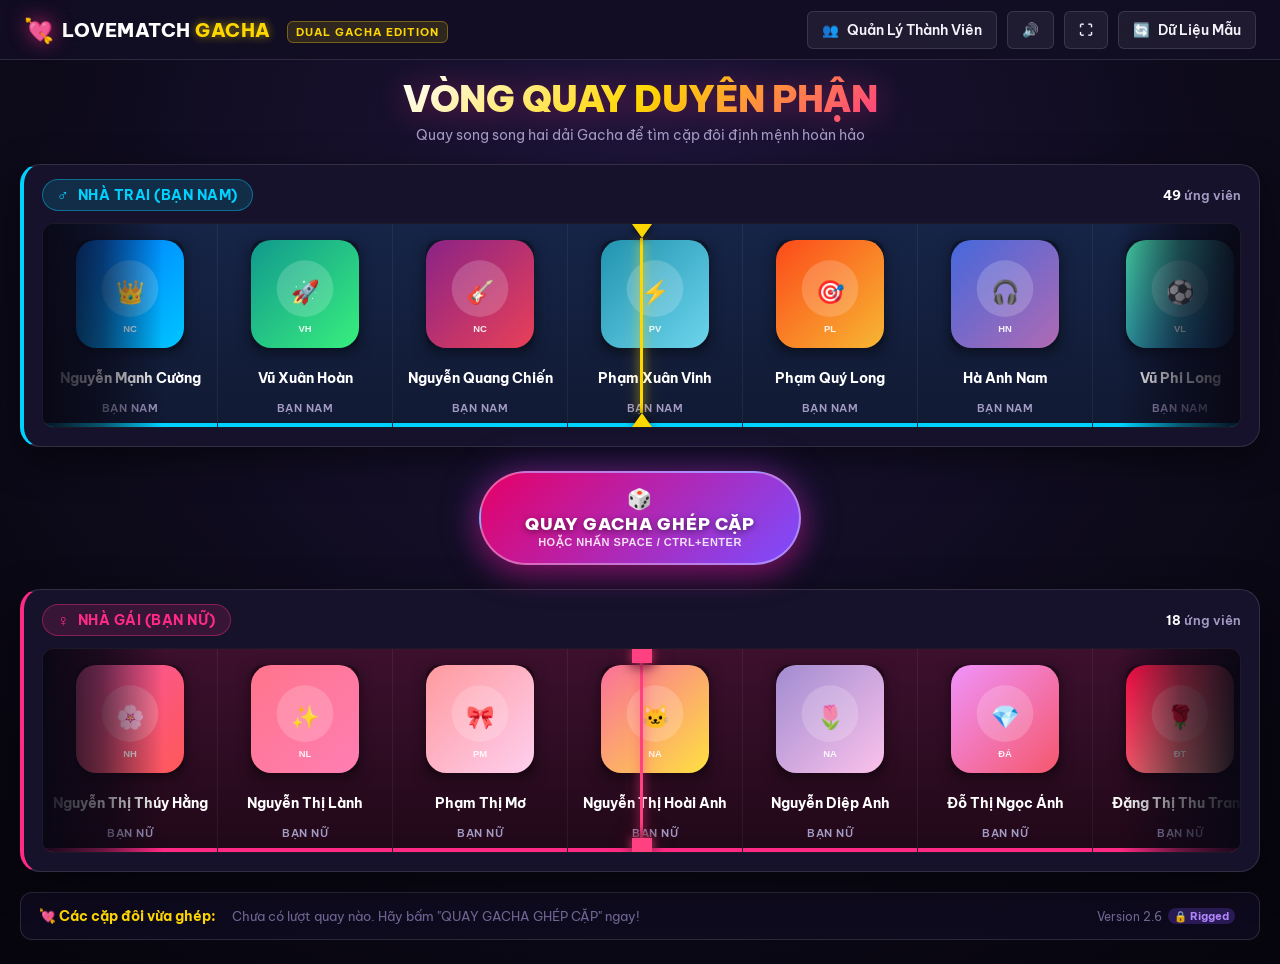
==== index.html @ a4891d40 "feat: remove match rate indicator and implement non-repeating unique wishes pool" ====
<!DOCTYPE html>
<html lang="vi">
<head>
  <meta charset="UTF-8">
  <meta name="viewport" content="width=device-width, initial-scale=1.0">
  <title>Vòng Quay Ghép Đôi - LoveMatch Gacha</title>
  <meta name="description" content="Quay gacha ghép đôi song song Nam Nữ siêu mượt mà, kịch tính và lung linh lãng mạn.">
  <link rel="preconnect" href="https://fonts.googleapis.com">
  <link rel="preconnect" href="https://fonts.gstatic.com" crossorigin>
  <link href="https://fonts.googleapis.com/css2?family=Be+Vietnam+Pro:ital,wght@0,400;0,500;0,600;0,700;0,800;0,900;1,400;1,600&family=Montserrat:wght@600;700;800;900&family=Outfit:wght@600;700;800;900&display=swap" rel="stylesheet">
  <link rel="stylesheet" href="style.css">
</head>
<body class="dark-theme gacha-body">
  <!-- Top Bar -->
  <header class="navbar">
    <div class="nav-left">
      <div class="brand-logo">
        <span class="brand-icon">💘</span>
        <span class="brand-text">LOVEMATCH <span>GACHA</span></span>
      </div>
      <div class="nav-badges">
        <span class="mode-badge">DUAL GACHA EDITION</span>
      </div>
    </div>

    <div class="nav-right">
      <button class="nav-btn" id="btnManagePeople" title="Danh sách Nam & Nữ">
        <span class="icon">👥</span>
        <span class="btn-text">Quản Lý Thành Viên</span>
      </button>
      <button class="nav-btn" id="btnSoundToggle" title="Bật/Tắt âm thanh">
        <span class="icon" id="soundIcon">🔊</span>
      </button>
      <button class="nav-btn" id="btnFullscreen" title="Toàn màn hình">
        <span class="icon">⛶</span>
      </button>
      <button class="nav-btn" id="btnResetDefault" title="Đặt lại dữ liệu mẫu">
        <span class="icon">🔄</span>
        <span class="btn-text">Dữ Liệu Mẫu</span>
      </button>
    </div>
  </header>

  <!-- Main Gacha Arena -->
  <main class="gacha-arena">
    <!-- Header Subtitle / Status -->
    <div class="arena-header">
      <h1 class="arena-title">VÒNG QUAY DUYÊN PHẬN</h1>
      <p class="arena-desc">Quay song song hai dải Gacha để tìm cặp đôi định mệnh hoàn hảo</p>
    </div>

    <!-- The 2 Parallel Rolling Tracks -->
    <div class="dual-gacha-container">
      
      <!-- Track 1: Nam (Đàng Trai) -->
      <div class="gacha-track-wrapper track-male" id="trackMaleWrapper">
        <div class="track-header">
          <div class="track-badge male-badge">
            <span class="track-symbol">♂</span>
            <span class="track-title">NHÀ TRAI (BẠN NAM)</span>
          </div>
          <div class="track-count">
            <span id="maleCountBadge">0</span> ứng viên
          </div>
        </div>

        <div class="gacha-viewport" id="viewportMale">
          <!-- Center Selector Needle (gold/blue indicator) -->
          <div class="gacha-needle-container">
            <div class="needle-top"></div>
            <div class="needle-line"></div>
            <div class="needle-bottom"></div>
          </div>
          
          <!-- Moving Tape of Cards -->
          <div class="gacha-strip" id="stripMale"></div>
        </div>
      </div>

      <!-- Center Spin Button & VS Badge -->
      <div class="gacha-action-hub">
        <div class="hub-connector-left"></div>
        <div class="spin-cta-container">
          <button class="csgo-spin-btn" id="btnSpin">
            <span class="spin-btn-glow"></span>
            <span class="spin-icon">🎲</span>
            <span class="spin-text">QUAY GACHA GHÉP CẶP</span>
            <span class="spin-sub">HOẶC NHẤN SPACE / CTRL+ENTER</span>
          </button>
        </div>
        <div class="hub-connector-right"></div>
      </div>

      <!-- Track 2: Nữ (Đàng Gái) -->
      <div class="gacha-track-wrapper track-female" id="trackFemaleWrapper">
        <div class="track-header">
          <div class="track-badge female-badge">
            <span class="track-symbol">♀</span>
            <span class="track-title">NHÀ GÁI (BẠN NỮ)</span>
          </div>
          <div class="track-count">
            <span id="femaleCountBadge">0</span> ứng viên
          </div>
        </div>

        <div class="gacha-viewport" id="viewportFemale">
          <!-- Center Selector Needle (gold/pink indicator) -->
          <div class="gacha-needle-container">
            <div class="needle-top female-needle"></div>
            <div class="needle-line female-needle"></div>
            <div class="needle-bottom female-needle"></div>
          </div>

          <!-- Moving Tape of Cards -->
          <div class="gacha-strip" id="stripFemale"></div>
        </div>
      </div>

    </div>

    <!-- History Bar -->
    <div class="gacha-footer-bar">
      <div class="recent-matches-title">
        <span>💘 Các cặp đôi vừa ghép:</span>
      </div>
      <div class="recent-matches-list" id="recentMatchesList">
        <span class="no-match-text">Chưa có lượt quay nào. Hãy bấm "QUAY GACHA GHÉP CẶP" ngay!</span>
      </div>
      <div class="secret-version-trigger" id="versionSecretTrigger" title="Nhấp 3 lần để mở cấu hình tỉ lệ">
        <span>Version 2.6</span>
        <span class="lock-pill">🔒 Rigged</span>
      </div>
    </div>
  </main>

  <!-- ROMANTIC COUPLE REVEAL MODAL (Hiệu ứng lung linh tình cảm) -->
  <div class="modal-backdrop" id="romanticModal" aria-hidden="true">
    <div class="modal-dialog romantic-dialog">
      <!-- Romantic Bokeh Sparkles Layer -->
      <div class="romantic-sparkles-layer" id="romanticSparkles"></div>

      <!-- Love Badge -->
      <div class="love-badge-header">
        <span class="heart-pulse">💖</span>
        <span>KẾT QUẢ ĐỊNH MỆNH</span>
        <span class="heart-pulse">💖</span>
      </div>

      <h2 class="romantic-title">GHÉP ĐÔI THÀNH CÔNG!</h2>

      <!-- Couple Showcase Cards -->
      <div class="couple-stage">
        <!-- Male Card -->
        <div class="couple-card card-male">
          <div class="avatar-ring-outer male-ring">
            <img id="revealMaleAvatar" class="couple-avatar-img" src="" alt="Nam">
          </div>
          <div class="couple-gender-tag male-tag">ĐÀNG TRAI</div>
          <div class="couple-name" id="revealMaleName">Nguyễn Trọng Linh</div>
        </div>

        <!-- Center Love Heart Connector -->
        <div class="couple-heart-connector">
          <div class="big-heart-beating">
            <span class="heart-emoji">💘</span>
            <div class="heart-glow-ring"></div>
          </div>
        </div>

        <!-- Female Card -->
        <div class="couple-card card-female">
          <div class="avatar-ring-outer female-ring">
            <img id="revealFemaleAvatar" class="couple-avatar-img" src="" alt="Nữ">
          </div>
          <div class="couple-gender-tag female-tag">ĐÀNG GÁI</div>
          <div class="couple-name" id="revealFemaleName">Nguyễn Thùy Tiên</div>
        </div>
      </div>

      <!-- Romantic Quote -->
      <div class="romantic-quote-box">
        <p class="quote-text" id="romanticQuote">
          "Duyên phận ý trời, hai bạn sinh ra là để dành cho nhau!"
        </p>
      </div>

      <!-- Female auto-removed notification badge -->
      <div class="female-removed-notice" id="femaleRemovedNotice">
        <span>✨ Đã loại bạn Nữ khỏi danh sách cho các lượt quay tiếp theo</span>
      </div>

      <!-- Action Buttons -->
      <div class="romantic-actions">
        <button class="romantic-btn secondary" id="btnCloseRomantic">Đóng</button>
        <button class="romantic-btn primary" id="btnSpinAgain">Quay Cặp Tiếp Theo 🎲</button>
      </div>
    </div>
  </div>

  <!-- MANAGE PEOPLE MODAL (Quản lý tên và ảnh Nam / Nữ) -->
  <div class="modal-backdrop" id="manageModal" aria-hidden="true">
    <div class="modal-dialog manage-dialog">
      <div class="dialog-header">
        <div class="header-tab-group">
          <button class="dialog-tab-btn active" id="tabManageMale" data-gender="male">
            <span>♂ Đàng Trai (Nam)</span>
            <span class="tab-badge" id="manageMaleBadge">0</span>
          </button>
          <button class="dialog-tab-btn" id="tabManageFemale" data-gender="female">
            <span>♀ Đàng Gái (Nữ)</span>
            <span class="tab-badge" id="manageFemaleBadge">0</span>
          </button>
        </div>
        <button class="close-x-btn" id="btnCloseManage">✕</button>
      </div>

      <div class="dialog-body manage-body">
        <!-- Add New Person Form -->
        <div class="add-person-card">
          <h4>Thêm thành viên mới:</h4>
          <div class="add-person-grid">
            <div class="avatar-upload-box" id="avatarUploadArea">
              <img id="avatarPreviewImg" class="preview-avatar" src="" alt="Avatar">
              <div class="upload-overlay">
                <span>📷 Tải ảnh</span>
              </div>
              <input type="file" id="avatarFileInput" accept="image/*" style="display:none">
            </div>
            
            <div class="person-inputs">
              <input type="text" id="inputPersonName" class="manage-input" placeholder="Nhập họ và tên...">
              <input type="text" id="inputPersonAvatarUrl" class="manage-input" placeholder="Hoặc dán URL ảnh (tùy chọn)...">
              <div class="avatar-presets-row">
                <span>Chọn mẫu:</span>
                <div class="preset-avatar-chips" id="presetAvatarChips"></div>
              </div>
            </div>
            
            <button class="add-person-submit-btn" id="btnAddPerson">
              <span>+ Thêm</span>
            </button>
          </div>
        </div>

        <!-- List of Current Members -->
        <div class="members-list-wrapper">
          <div class="members-list-header">
            <span id="membersListTitle">Danh sách hiện tại:</span>
            <button class="btn-clear-list" id="btnClearCurrentList">Xóa tất cả</button>
          </div>
          <div class="members-grid" id="membersGridContainer">
            <!-- Injected dynamically -->
          </div>
        </div>
      </div>

      <div class="dialog-footer">
        <button class="modal-btn primary" id="btnSaveManage">Xong & Lưu Thay Đổi</button>
      </div>
    </div>
  </div>

  <!-- SECRET RIGGING MODAL (Cấu hình cài cắm tỉ lệ 99% cho Nguyễn Trọng Linh) -->
  <div class="modal-backdrop" id="secretModal" aria-hidden="true">
    <div class="modal-dialog secret-dialog">
      <div class="dialog-header">
        <div class="secret-header-title">
          <span class="lock-icon">🔒</span>
          <h3>Cấu Hình Cài Cắm Tỉ Lệ (Secret Gacha Rig)</h3>
        </div>
        <button class="close-x-btn" id="btnCloseSecret">✕</button>
      </div>
      <div class="dialog-body">
        <div class="secret-alert-box">
          <div class="alert-icon">🎯</div>
          <div class="alert-text">
            <strong>Bí mật tuyệt đối:</strong> Hai dải gacha vẫn cuộn hàng chục thẻ mượt mà với âm thanh ticking chân thực. Người xem hoàn toàn không thể nhận biết!
          </div>
        </div>

        <div class="form-group">
          <label for="secretTargetMale">Tên bạn Nam được chọn:</label>
          <input type="text" id="secretTargetMale" class="secret-input" value="Nguyễn Trọng Linh">
          <span class="hint-text">Chỉ cần tên này có trong danh sách Đàng Trai.</span>
        </div>

        <div class="form-group">
          <label for="secretProbability">Tỉ lệ trúng cho bạn Nam (%):</label>
          <div class="range-row">
            <input type="range" id="secretProbability" min="1" max="100" value="99" step="1">
            <span class="range-val highlight-val" id="secretProbabilityVal">99%</span>
          </div>
          <span class="hint-text">Mặc định: 99% theo yêu cầu của bạn!</span>
        </div>

        <div class="form-group">
          <label for="secretTargetFemale">Tên bạn Nữ ghép đôi chỉ định (tùy chọn):</label>
          <input type="text" id="secretTargetFemale" class="secret-input" placeholder="Để trống nếu muốn ngẫu nhiên bạn nữ">
          <span class="hint-text">Nếu điền, bạn nữ này cũng sẽ được ghép cặp trúng 100%!</span>
        </div>

        <div class="form-group">
          <label class="switch-label">
            <input type="checkbox" id="secretActiveToggle" checked>
            <span class="switch-slider"></span>
            <span class="switch-text"><strong>Kích hoạt chế độ cài cắm tỉ lệ (Rigged Mode)</strong></span>
          </label>
        </div>

        <div class="form-group">
          <button class="force-win-btn" id="btnForceWinNext">
            🎯 Ép trúng "Nguyễn Trọng Linh" ở lượt quay tới (100%)
          </button>
        </div>
      </div>
      <div class="dialog-footer">
        <button class="modal-btn primary" id="btnSaveSecret">Áp dụng cấu hình</button>
      </div>
    </div>
  </div>

  <!-- Fullscreen Canvas for Falling Romantic Hearts & Confetti -->
  <canvas id="romanticCanvas"></canvas>

  <!-- Scripts -->
  <script src="audio.js"></script>
  <script src="particles.js"></script>
  <script src="gacha.js"></script>
  <script src="app.js"></script>
</body>
</html>
---- style.css ----
/* ==========================================================================
   LOVEMATCH GACHA - CS:GO Style Parallel Roller & Romantic Match System
   ========================================================================== */

:root {
  --bg-dark: #0d0a1a;
  --bg-card: #16122b;
  --bg-card-secondary: #1f1a3a;
  --bg-input: #120e24;
  --border-subtle: rgba(255, 255, 255, 0.12);
  --border-focus: #7c4dff;
  
  --text-main: #f5f3fc;
  --text-muted: #a49bc4;
  --text-dim: #716794;
  
  --male-neon: #00d2ff;
  --male-glow: rgba(0, 210, 255, 0.45);
  --male-card-bg: linear-gradient(180deg, #162447 0%, #111a33 100%);
  
  --female-neon: #ff2a85;
  --female-glow: rgba(255, 42, 133, 0.45);
  --female-card-bg: linear-gradient(180deg, #3d102e 0%, #200818 100%);

  --gold-csgo: #ffd700;
  --gold-glow: rgba(255, 215, 0, 0.5);

  --font-heading: 'Be Vietnam Pro', 'Montserrat', -apple-system, sans-serif;
  --font-body: 'Be Vietnam Pro', -apple-system, sans-serif;
  
  --radius-sm: 6px;
  --radius-md: 12px;
  --radius-lg: 20px;
  --radius-full: 9999px;
  
  --card-width: 175px;
  --card-height: 205px;
}

*, *::before, *::after {
  box-sizing: border-box;
  margin: 0;
  padding: 0;
}

body.gacha-body {
  width: 100%;
  min-height: 100vh;
  background: var(--bg-dark);
  background: radial-gradient(circle at 50% 20%, #1e153b 0%, #0d0a1a 60%, #06040c 100%);
  color: var(--text-main);
  font-family: var(--font-body);
  overflow-x: hidden;
  display: flex;
  flex-direction: column;
}

/* ==========================================================================
   Top Navigation Bar
   ========================================================================== */

.navbar {
  display: flex;
  align-items: center;
  justify-content: space-between;
  height: 60px;
  padding: 0 24px;
  background: rgba(18, 14, 36, 0.9);
  backdrop-filter: blur(14px);
  border-bottom: 1px solid var(--border-subtle);
  position: relative;
  z-index: 50;
}

.nav-left {
  display: flex;
  align-items: center;
  gap: 16px;
}

.brand-logo {
  display: flex;
  align-items: center;
  gap: 8px;
  cursor: pointer;
  user-select: none;
}

.brand-icon {
  font-size: 24px;
  filter: drop-shadow(0 0 10px rgba(255, 42, 133, 0.7));
  animation: heartPulse 1.6s infinite ease-in-out;
}

.brand-text {
  font-family: var(--font-heading);
  font-size: 19px;
  font-weight: 800;
  letter-spacing: 0.5px;
  color: #ffffff;
}

.brand-text span {
  color: var(--gold-csgo);
  text-shadow: 0 0 10px rgba(255, 215, 0, 0.6);
}

.mode-badge {
  font-size: 11px;
  font-weight: 700;
  letter-spacing: 1px;
  padding: 3px 8px;
  background: rgba(255, 215, 0, 0.12);
  border: 1px solid rgba(255, 215, 0, 0.35);
  color: var(--gold-csgo);
  border-radius: var(--radius-sm);
  text-transform: uppercase;
}

.nav-right {
  display: flex;
  align-items: center;
  gap: 10px;
}

.nav-btn {
  display: inline-flex;
  align-items: center;
  gap: 8px;
  height: 38px;
  padding: 0 14px;
  background: rgba(255, 255, 255, 0.06);
  border: 1px solid var(--border-subtle);
  border-radius: var(--radius-sm);
  color: var(--text-main);
  font-family: var(--font-heading);
  font-size: 13.5px;
  font-weight: 600;
  cursor: pointer;
  transition: all 0.2s ease;
}

.nav-btn:hover {
  background: rgba(255, 255, 255, 0.12);
  border-color: rgba(255, 255, 255, 0.25);
  transform: translateY(-1px);
}

.nav-btn:active {
  transform: translateY(0);
}

/* ==========================================================================
   Main Gacha Arena Layout
   ========================================================================== */

.gacha-arena {
  flex: 1;
  display: flex;
  flex-direction: column;
  align-items: center;
  justify-content: center;
  padding: 16px 20px 24px;
  max-width: 1400px;
  margin: 0 auto;
  width: 100%;
}

.arena-header {
  text-align: center;
  margin-bottom: 20px;
}

.arena-title {
  font-family: var(--font-heading);
  font-size: clamp(24px, 4vw, 36px);
  font-weight: 900;
  letter-spacing: -0.5px;
  background: linear-gradient(135deg, #ffffff 0%, #ffd700 50%, #ff4081 100%);
  -webkit-background-clip: text;
  -webkit-text-fill-color: transparent;
  filter: drop-shadow(0 2px 14px rgba(255, 42, 133, 0.35));
}

.arena-desc {
  font-size: 14px;
  color: var(--text-muted);
  margin-top: 4px;
}

/* Container for the 2 Parallel Tracks */
.dual-gacha-container {
  width: 100%;
  display: flex;
  flex-direction: column;
  gap: 18px;
  position: relative;
}

/* Individual Gacha Track Wrapper */
.gacha-track-wrapper {
  background: var(--bg-card);
  border: 1px solid var(--border-subtle);
  border-radius: var(--radius-lg);
  padding: 14px 18px 18px;
  box-shadow: 0 12px 36px rgba(0, 0, 0, 0.5);
  position: relative;
  overflow: hidden;
  transition: border-color 0.3s;
}

.track-male {
  border-left: 4px solid var(--male-neon);
}

.track-female {
  border-left: 4px solid var(--female-neon);
}

.track-header {
  display: flex;
  align-items: center;
  justify-content: space-between;
  margin-bottom: 12px;
}

.track-badge {
  display: inline-flex;
  align-items: center;
  gap: 8px;
  padding: 5px 14px;
  border-radius: var(--radius-full);
  font-family: var(--font-heading);
  font-size: 13.5px;
  font-weight: 700;
  letter-spacing: 0.5px;
}

.male-badge {
  background: rgba(0, 210, 255, 0.14);
  border: 1px solid rgba(0, 210, 255, 0.4);
  color: var(--male-neon);
}

.female-badge {
  background: rgba(255, 42, 133, 0.14);
  border: 1px solid rgba(255, 42, 133, 0.4);
  color: var(--female-neon);
}

.track-symbol {
  font-size: 16px;
  font-weight: 900;
}

.track-count {
  font-size: 13px;
  color: var(--text-muted);
  font-weight: 600;
}

.track-count span {
  color: #fff;
  font-weight: 700;
}

/* ==========================================================================
   CS:GO Viewport & Moving Tape Strip
   ========================================================================== */

.gacha-viewport {
  position: relative;
  width: 100%;
  height: var(--card-height);
  background: #090714;
  border-radius: var(--radius-md);
  border: 1px solid rgba(255, 255, 255, 0.08);
  overflow: hidden;
  box-shadow: inset 0 0 30px rgba(0, 0, 0, 0.85);
}

/* CS:GO Vignette shadow on left and right edges */
.gacha-viewport::before,
.gacha-viewport::after {
  content: '';
  position: absolute;
  top: 0;
  bottom: 0;
  width: 120px;
  z-index: 10;
  pointer-events: none;
}

.gacha-viewport::before {
  left: 0;
  background: linear-gradient(to right, rgba(9, 7, 20, 0.95) 0%, rgba(9, 7, 20, 0.6) 50%, transparent 100%);
}

.gacha-viewport::after {
  right: 0;
  background: linear-gradient(to left, rgba(9, 7, 20, 0.95) 0%, rgba(9, 7, 20, 0.6) 50%, transparent 100%);
}

/* CS:GO Center Needle (Kim chỉ vạch trung tâm) */
.gacha-needle-container {
  position: absolute;
  top: 0;
  bottom: 0;
  left: 50%;
  transform: translateX(-50%);
  width: 24px;
  z-index: 20;
  pointer-events: none;
  display: flex;
  flex-direction: column;
  align-items: center;
}

.needle-line {
  flex: 1;
  width: 2.5px;
  background: #ffd700;
  box-shadow: 0 0 10px rgba(255, 215, 0, 0.8), 0 0 20px rgba(255, 215, 0, 0.4);
}

.needle-top, .needle-bottom {
  width: 0;
  height: 0;
  border-left: 10px solid transparent;
  border-right: 10px solid transparent;
}

.needle-top {
  border-top: 14px solid #ffd700;
  filter: drop-shadow(0 2px 5px rgba(0, 0, 0, 0.8));
}

.needle-bottom {
  border-bottom: 14px solid #ffd700;
  filter: drop-shadow(0 -2px 5px rgba(0, 0, 0, 0.8));
}

.female-needle {
  background: #ff4081;
  box-shadow: 0 0 10px rgba(255, 64, 129, 0.8), 0 0 20px rgba(255, 64, 129, 0.4);
}

.needle-top.female-needle {
  border-top-color: #ff4081;
}

.needle-bottom.female-needle {
  border-bottom-color: #ff4081;
}

/* Moving Strip of Cards */
.gacha-strip {
  display: flex;
  height: 100%;
  position: absolute;
  top: 0;
  left: 0;
  will-change: transform;
}

/* Individual Person Card on the Strip */
.gacha-card {
  width: var(--card-width);
  height: 100%;
  flex-shrink: 0;
  padding: 10px 10px 12px;
  display: flex;
  flex-direction: column;
  align-items: center;
  justify-content: space-between;
  border-right: 1px solid rgba(255, 255, 255, 0.06);
  background: var(--bg-card);
  position: relative;
  user-select: none;
  transition: filter 0.15s ease;
}

.gacha-card.male-card {
  background: var(--male-card-bg);
}

.gacha-card.female-card {
  background: var(--female-card-bg);
}

.card-avatar-wrapper {
  width: 108px;
  height: 108px;
  border-radius: var(--radius-md);
  overflow: hidden;
  margin-top: 6px;
  position: relative;
  background: rgba(0, 0, 0, 0.4);
  box-shadow: 0 4px 14px rgba(0, 0, 0, 0.5);
}

.card-avatar-img {
  width: 100%;
  height: 100%;
  object-fit: cover;
}

/* Card Rarity Bottom Color Strip (CS:GO Covert / Classified / Mil-Spec) */
.card-rarity-strip {
  position: absolute;
  bottom: 0;
  left: 0;
  right: 0;
  height: 4px;
  background: var(--male-neon);
}

.female-card .card-rarity-strip {
  background: var(--female-neon);
}

.gold-rarity .card-rarity-strip {
  background: var(--gold-csgo);
  box-shadow: 0 0 10px rgba(255, 215, 0, 0.8);
}

.card-name {
  font-family: var(--font-heading);
  font-size: 13.5px;
  font-weight: 700;
  color: #ffffff;
  text-align: center;
  white-space: nowrap;
  overflow: hidden;
  text-overflow: ellipsis;
  max-width: 155px;
  margin-top: 6px;
}

.card-gender-role {
  font-size: 11px;
  font-weight: 600;
  color: var(--text-muted);
  text-transform: uppercase;
  letter-spacing: 0.5px;
}

/* Active Highlight on Winner Card under the Needle */
.gacha-card.is-selected {
  filter: brightness(1.2);
}

/* ==========================================================================
   Center Action Hub (Spin CTA & Connectors)
   ========================================================================== */

.gacha-action-hub {
  display: flex;
  align-items: center;
  justify-content: center;
  margin: 6px 0;
  position: relative;
  z-index: 25;
}

.csgo-spin-btn {
  display: flex;
  flex-direction: column;
  align-items: center;
  justify-content: center;
  padding: 14px 44px;
  background: linear-gradient(135deg, #e60067 0%, #7c4dff 50%, #00b0ff 100%);
  background-size: 200% 200%;
  border: 2px solid rgba(255, 255, 255, 0.35);
  border-radius: var(--radius-full);
  color: #ffffff;
  cursor: pointer;
  box-shadow: 0 8px 30px rgba(230, 0, 103, 0.45), 0 0 40px rgba(124, 77, 255, 0.35);
  position: relative;
  transition: all 0.25s cubic-bezier(0.16, 1, 0.3, 1);
  animation: gradientShift 4s ease infinite;
}

@keyframes gradientShift {
  0% { background-position: 0% 50%; }
  50% { background-position: 100% 50%; }
  100% { background-position: 0% 50%; }
}

.csgo-spin-btn:hover {
  transform: translateY(-2px) scale(1.02);
  box-shadow: 0 12px 38px rgba(230, 0, 103, 0.65), 0 0 60px rgba(124, 77, 255, 0.55);
}

.csgo-spin-btn:active {
  transform: translateY(1px) scale(0.98);
}

.csgo-spin-btn:disabled {
  opacity: 0.6;
  pointer-events: none;
  filter: grayscale(0.5);
}

.spin-icon {
  font-size: 20px;
  margin-bottom: 2px;
}

.spin-text {
  font-family: var(--font-heading);
  font-size: 17px;
  font-weight: 900;
  letter-spacing: 0.8px;
  text-shadow: 0 2px 6px rgba(0, 0, 0, 0.5);
}

.spin-sub {
  font-size: 11px;
  font-weight: 700;
  opacity: 0.85;
  letter-spacing: 0.5px;
  margin-top: 1px;
}

/* ==========================================================================
   Footer Bar & Recent Matches
   ========================================================================== */

.gacha-footer-bar {
  width: 100%;
  margin-top: 20px;
  background: rgba(18, 14, 36, 0.7);
  border: 1px solid var(--border-subtle);
  border-radius: var(--radius-md);
  padding: 12px 18px;
  display: flex;
  align-items: center;
  justify-content: space-between;
  gap: 16px;
  flex-wrap: wrap;
}

.recent-matches-title {
  font-family: var(--font-heading);
  font-size: 13.5px;
  font-weight: 700;
  color: var(--gold-csgo);
  white-space: nowrap;
}

.recent-matches-list {
  display: flex;
  align-items: center;
  gap: 10px;
  flex: 1;
  overflow-x: auto;
}

.no-match-text {
  font-size: 13px;
  color: var(--text-dim);
}

.match-history-pill {
  display: inline-flex;
  align-items: center;
  gap: 6px;
  padding: 4px 12px;
  background: rgba(255, 255, 255, 0.05);
  border: 1px solid rgba(255, 255, 255, 0.1);
  border-radius: var(--radius-full);
  font-size: 12.5px;
  font-weight: 600;
  white-space: nowrap;
  animation: fadeIn 0.3s ease;
}

.match-history-pill .name-male {
  color: var(--male-neon);
}

.match-history-pill .name-female {
  color: var(--female-neon);
}

.secret-version-trigger {
  display: inline-flex;
  align-items: center;
  gap: 6px;
  font-size: 12px;
  color: var(--text-dim);
  cursor: pointer;
  user-select: none;
  padding: 3px 6px;
  border-radius: 4px;
  transition: all 0.15s;
}

.secret-version-trigger:hover {
  background: rgba(255, 255, 255, 0.08);
  color: var(--text-muted);
}

.lock-pill {
  font-size: 10.5px;
  font-weight: 700;
  padding: 1px 6px;
  background: rgba(124, 77, 255, 0.25);
  color: #b388ff;
  border-radius: var(--radius-full);
}

/* ==========================================================================
   ROMANTIC COUPLE REVEAL MODAL (Hiệu ứng lung linh tình cảm)
   ========================================================================== */

.modal-backdrop {
  position: fixed;
  inset: 0;
  background: rgba(8, 6, 18, 0.85);
  backdrop-filter: blur(14px);
  display: flex;
  align-items: center;
  justify-content: center;
  z-index: 1000;
  opacity: 0;
  pointer-events: none;
  transition: opacity 0.3s ease;
  padding: 20px;
}

.modal-backdrop.active {
  opacity: 1;
  pointer-events: auto;
}

.modal-dialog {
  background: var(--bg-card);
  border: 1px solid rgba(255, 255, 255, 0.15);
  border-radius: var(--radius-lg);
  box-shadow: 0 20px 60px rgba(0, 0, 0, 0.7);
  width: 100%;
  max-width: 680px;
  overflow: hidden;
  transform: scale(0.9) translateY(16px);
  transition: transform 0.35s cubic-bezier(0.16, 1, 0.3, 1);
  position: relative;
}

.modal-backdrop.active .modal-dialog {
  transform: scale(1) translateY(0);
}

/* Romantic Dialog Details */
.romantic-dialog {
  text-align: center;
  padding: 38px 32px 30px;
  background: linear-gradient(180deg, #26153b 0%, #150d26 100%);
  border: 1px solid rgba(255, 64, 129, 0.45);
  box-shadow: 0 24px 70px rgba(0, 0, 0, 0.8), 0 0 80px rgba(255, 42, 133, 0.35);
}

.love-badge-header {
  display: inline-flex;
  align-items: center;
  gap: 8px;
  padding: 6px 20px;
  background: rgba(255, 64, 129, 0.15);
  border: 1px solid rgba(255, 64, 129, 0.4);
  color: #ff80ab;
  border-radius: var(--radius-full);
  font-family: var(--font-heading);
  font-size: 13.5px;
  font-weight: 700;
  letter-spacing: 1px;
  margin-bottom: 12px;
}

.romantic-title {
  font-family: var(--font-heading);
  font-size: clamp(26px, 4.5vw, 36px);
  font-weight: 900;
  letter-spacing: -0.5px;
  background: linear-gradient(135deg, #ffffff 0%, #ffd700 50%, #ff4081 100%);
  -webkit-background-clip: text;
  -webkit-text-fill-color: transparent;
  filter: drop-shadow(0 2px 14px rgba(255, 64, 129, 0.5));
  margin-bottom: 24px;
}

/* Couple Stage: 2 Avatar Cards & Beating Heart */
.couple-stage {
  display: flex;
  align-items: center;
  justify-content: center;
  gap: 20px;
  margin-bottom: 24px;
}

.couple-card {
  flex: 1;
  max-width: 220px;
  background: rgba(255, 255, 255, 0.05);
  border: 1px solid rgba(255, 255, 255, 0.14);
  border-radius: var(--radius-md);
  padding: 16px 14px 18px;
  display: flex;
  flex-direction: column;
  align-items: center;
  box-shadow: 0 10px 30px rgba(0, 0, 0, 0.4);
  transition: transform 0.3s;
}

.couple-card.card-male {
  border-top: 3px solid var(--male-neon);
  box-shadow: 0 10px 30px rgba(0, 0, 0, 0.4), 0 0 30px var(--male-glow);
  animation: glideFromLeft 0.6s cubic-bezier(0.16, 1, 0.3, 1);
}

.couple-card.card-female {
  border-top: 3px solid var(--female-neon);
  box-shadow: 0 10px 30px rgba(0, 0, 0, 0.4), 0 0 30px var(--female-glow);
  animation: glideFromRight 0.6s cubic-bezier(0.16, 1, 0.3, 1);
}

@keyframes glideFromLeft {
  from { opacity: 0; transform: translateX(-40px); }
  to { opacity: 1; transform: translateX(0); }
}

@keyframes glideFromRight {
  from { opacity: 0; transform: translateX(40px); }
  to { opacity: 1; transform: translateX(0); }
}

.avatar-ring-outer {
  width: 120px;
  height: 120px;
  border-radius: 50%;
  padding: 4px;
  margin-bottom: 12px;
  position: relative;
}

.male-ring {
  background: linear-gradient(135deg, var(--male-neon) 0%, #3d5afe 100%);
  box-shadow: 0 0 20px var(--male-glow);
}

.female-ring {
  background: linear-gradient(135deg, var(--female-neon) 0%, #ff80ab 100%);
  box-shadow: 0 0 20px var(--female-glow);
}

.couple-avatar-img {
  width: 100%;
  height: 100%;
  border-radius: 50%;
  object-fit: cover;
  background: #000;
  display: block;
}

.couple-gender-tag {
  font-size: 11px;
  font-weight: 800;
  letter-spacing: 0.5px;
  padding: 2px 8px;
  border-radius: var(--radius-full);
  margin-bottom: 6px;
}

.male-tag {
  background: rgba(0, 210, 255, 0.15);
  color: var(--male-neon);
}

.female-tag {
  background: rgba(255, 42, 133, 0.15);
  color: var(--female-neon);
}

.couple-name {
  font-family: var(--font-heading);
  font-size: 17px;
  font-weight: 800;
  color: #ffffff;
  text-align: center;
  word-break: break-word;
}

/* Center Heart Connector */
.couple-heart-connector {
  display: flex;
  flex-direction: column;
  align-items: center;
  justify-content: center;
  gap: 12px;
  min-width: 80px;
}

.big-heart-beating {
  position: relative;
  font-size: 54px;
  animation: heartThrob 1.2s infinite ease-in-out;
  cursor: default;
  display: flex;
  align-items: center;
  justify-content: center;
}

@keyframes heartThrob {
  0% { transform: scale(1); filter: drop-shadow(0 0 10px rgba(255, 42, 133, 0.6)); }
  25% { transform: scale(1.22); filter: drop-shadow(0 0 26px rgba(255, 42, 133, 0.95)); }
  40% { transform: scale(1.05); }
  60% { transform: scale(1.18); filter: drop-shadow(0 0 22px rgba(255, 42, 133, 0.85)); }
  100% { transform: scale(1); }
}

/* Romantic Quote */
.romantic-quote-box {
  padding: 12px 18px;
  background: rgba(255, 255, 255, 0.04);
  border-radius: var(--radius-md);
  border: 1px dashed rgba(255, 255, 255, 0.15);
  margin-bottom: 24px;
}

.quote-text {
  font-size: 14.5px;
  font-weight: 600;
  color: #ffccd5;
  font-style: italic;
}

.female-removed-notice {
  display: inline-flex;
  align-items: center;
  gap: 8px;
  padding: 6px 16px;
  background: rgba(255, 42, 133, 0.12);
  border: 1px solid rgba(255, 42, 133, 0.35);
  border-radius: var(--radius-full);
  color: #ff80ab;
  font-family: var(--font-heading);
  font-size: 13px;
  font-weight: 700;
  margin-bottom: 20px;
}

/* Actions */
.romantic-actions {
  display: flex;
  gap: 12px;
  justify-content: center;
}

.romantic-btn {
  padding: 12px 26px;
  border-radius: var(--radius-sm);
  font-family: var(--font-heading);
  font-size: 14.5px;
  font-weight: 700;
  cursor: pointer;
  border: none;
  transition: all 0.2s ease;
}

.romantic-btn.primary {
  background: linear-gradient(135deg, #ff2a85 0%, #7c4dff 100%);
  color: #ffffff;
  box-shadow: 0 4px 16px rgba(255, 42, 133, 0.45);
}

.romantic-btn.primary:hover {
  filter: brightness(1.1);
  transform: translateY(-1px);
}

.romantic-btn.secondary {
  background: rgba(255, 255, 255, 0.1);
  color: var(--text-main);
}

.romantic-btn.secondary:hover {
  background: rgba(255, 255, 255, 0.16);
}

/* ==========================================================================
   MANAGE PEOPLE MODAL (Tên & Ảnh)
   ========================================================================== */

.manage-dialog {
  max-width: 820px;
}

.header-tab-group {
  display: flex;
  gap: 8px;
}

.dialog-tab-btn {
  padding: 8px 16px;
  background: transparent;
  border: 1px solid var(--border-subtle);
  border-radius: var(--radius-sm);
  color: var(--text-muted);
  font-family: var(--font-heading);
  font-size: 13.5px;
  font-weight: 700;
  cursor: pointer;
  display: inline-flex;
  align-items: center;
  gap: 8px;
  transition: all 0.2s;
}

.dialog-tab-btn.active {
  background: var(--bg-card-secondary);
  border-color: rgba(255, 255, 255, 0.3);
  color: #ffffff;
}

.dialog-tab-btn[data-gender="male"].active {
  border-color: var(--male-neon);
  color: var(--male-neon);
}

.dialog-tab-btn[data-gender="female"].active {
  border-color: var(--female-neon);
  color: var(--female-neon);
}

.tab-badge {
  font-size: 11px;
  padding: 1px 7px;
  border-radius: var(--radius-full);
  background: rgba(255, 255, 255, 0.12);
  color: #fff;
}

.manage-body {
  max-height: 72vh;
  overflow-y: auto;
  display: flex;
  flex-direction: column;
  gap: 20px;
}

/* Add Person Card */
.add-person-card {
  background: var(--bg-card-secondary);
  border: 1px solid var(--border-subtle);
  border-radius: var(--radius-md);
  padding: 16px;
}

.add-person-card h4 {
  font-family: var(--font-heading);
  font-size: 14px;
  font-weight: 700;
  margin-bottom: 12px;
  color: var(--text-main);
}

.add-person-grid {
  display: flex;
  gap: 16px;
  align-items: center;
  flex-wrap: wrap;
}

.avatar-upload-box {
  width: 76px;
  height: 76px;
  border-radius: var(--radius-md);
  border: 2px dashed rgba(255, 255, 255, 0.25);
  position: relative;
  cursor: pointer;
  overflow: hidden;
  background: #090714;
  flex-shrink: 0;
  display: flex;
  align-items: center;
  justify-content: center;
  transition: border-color 0.2s;
}

.avatar-upload-box:hover {
  border-color: var(--gold-csgo);
}

.preview-avatar {
  width: 100%;
  height: 100%;
  object-fit: cover;
}

.upload-overlay {
  position: absolute;
  inset: 0;
  background: rgba(0, 0, 0, 0.55);
  display: flex;
  align-items: center;
  justify-content: center;
  opacity: 0;
  transition: opacity 0.2s;
}

.avatar-upload-box:hover .upload-overlay {
  opacity: 1;
}

.upload-overlay span {
  font-size: 11px;
  font-weight: 700;
  color: #fff;
}

.person-inputs {
  flex: 1;
  min-width: 240px;
  display: flex;
  flex-direction: column;
  gap: 8px;
}

.manage-input {
  width: 100%;
  padding: 9px 12px;
  background: var(--bg-input);
  border: 1px solid var(--border-subtle);
  border-radius: var(--radius-sm);
  color: #ffffff;
  font-family: var(--font-body);
  font-size: 13.5px;
  outline: none;
  transition: border-color 0.2s;
}

.manage-input:focus {
  border-color: var(--border-focus);
}

.avatar-presets-row {
  display: flex;
  align-items: center;
  gap: 8px;
  font-size: 12px;
  color: var(--text-dim);
}

.preset-avatar-chips {
  display: flex;
  gap: 6px;
}

.preset-chip {
  width: 26px;
  height: 26px;
  border-radius: 50%;
  cursor: pointer;
  border: 1px solid rgba(255, 255, 255, 0.2);
  object-fit: cover;
  transition: transform 0.15s;
}

.preset-chip:hover {
  transform: scale(1.15);
  border-color: var(--gold-csgo);
}

.add-person-submit-btn {
  padding: 10px 20px;
  height: 42px;
  background: var(--gold-csgo);
  color: #000;
  border: none;
  border-radius: var(--radius-sm);
  font-family: var(--font-heading);
  font-size: 14px;
  font-weight: 800;
  cursor: pointer;
  transition: all 0.2s;
}

.add-person-submit-btn:hover {
  background: #ffea70;
  transform: translateY(-1px);
}

/* Members Grid */
.members-list-wrapper {
  display: flex;
  flex-direction: column;
  gap: 10px;
}

.members-list-header {
  display: flex;
  align-items: center;
  justify-content: space-between;
  font-size: 13px;
  color: var(--text-muted);
  font-weight: 600;
}

.btn-clear-list {
  background: transparent;
  border: none;
  color: #ff5252;
  font-size: 12px;
  cursor: pointer;
  text-decoration: underline;
}

.members-grid {
  display: grid;
  grid-template-columns: repeat(auto-fill, minmax(210px, 1fr));
  gap: 10px;
}

.member-item-card {
  display: flex;
  align-items: center;
  gap: 10px;
  padding: 8px 10px;
  background: var(--bg-card-secondary);
  border: 1px solid var(--border-subtle);
  border-radius: var(--radius-sm);
  position: relative;
  transition: border-color 0.15s;
}

.member-item-card:hover {
  border-color: rgba(255, 255, 255, 0.25);
}

.member-item-avatar {
  width: 44px;
  height: 44px;
  border-radius: 50%;
  object-fit: cover;
  background: #000;
  flex-shrink: 0;
}

.member-item-info {
  flex: 1;
  min-width: 0;
}

.member-item-name {
  font-family: var(--font-heading);
  font-size: 13.5px;
  font-weight: 700;
  color: #ffffff;
  white-space: nowrap;
  overflow: hidden;
  text-overflow: ellipsis;
}

.member-delete-btn {
  background: transparent;
  border: none;
  color: var(--text-dim);
  font-size: 15px;
  cursor: pointer;
  padding: 4px;
  border-radius: 4px;
  transition: all 0.15s;
}

.member-delete-btn:hover {
  color: #ff5252;
  background: rgba(255, 82, 82, 0.12);
}

/* ==========================================================================
   Full Screen Canvas for Hearts
   ========================================================================== */

#romanticCanvas {
  position: fixed;
  inset: 0;
  width: 100vw;
  height: 100vh;
  pointer-events: none;
  z-index: 999;
}

/* Dialog Header & Controls */
.dialog-header {
  display: flex;
  align-items: center;
  justify-content: space-between;
  padding: 16px 20px;
  border-bottom: 1px solid var(--border-subtle);
  background: rgba(0, 0, 0, 0.2);
}

.dialog-header h3 {
  font-family: var(--font-heading);
  font-size: 17px;
  font-weight: 700;
}

.close-x-btn {
  background: transparent;
  border: none;
  color: var(--text-muted);
  font-size: 18px;
  cursor: pointer;
  padding: 4px 8px;
  border-radius: var(--radius-sm);
  transition: all 0.15s;
}

.close-x-btn:hover {
  background: rgba(255, 255, 255, 0.1);
  color: #ffffff;
}

.dialog-body {
  padding: 20px;
  display: flex;
  flex-direction: column;
  gap: 18px;
}

.dialog-footer {
  padding: 14px 20px;
  border-top: 1px solid var(--border-subtle);
  background: rgba(0, 0, 0, 0.2);
  display: flex;
  justify-content: flex-end;
}

.modal-btn {
  padding: 10px 22px;
  border-radius: var(--radius-sm);
  font-family: var(--font-heading);
  font-size: 14px;
  font-weight: 700;
  cursor: pointer;
  border: none;
  transition: all 0.2s;
}

.modal-btn.primary {
  background: #7c4dff;
  color: #fff;
}

.modal-btn.primary:hover {
  background: #956aff;
}

/* Secret Modal */
.secret-alert-box {
  display: flex;
  gap: 12px;
  padding: 12px;
  background: rgba(124, 77, 255, 0.12);
  border: 1px solid rgba(124, 77, 255, 0.3);
  border-radius: var(--radius-sm);
}

.secret-alert-box .alert-icon {
  font-size: 20px;
}

.secret-alert-box .alert-text {
  font-size: 13px;
  color: var(--text-main);
  line-height: 1.45;
}

.form-group {
  display: flex;
  flex-direction: column;
  gap: 8px;
}

.form-group label {
  font-size: 13.5px;
  font-weight: 600;
  color: var(--text-muted);
}

.secret-input {
  padding: 10px 12px;
  background: var(--bg-input);
  border: 1px solid var(--border-subtle);
  border-radius: var(--radius-sm);
  color: #ffffff;
  font-family: var(--font-body);
  font-size: 14px;
  outline: none;
}

.secret-input:focus {
  border-color: var(--border-focus);
}

.range-row {
  display: flex;
  align-items: center;
  gap: 14px;
}

.range-row input[type="range"] {
  flex: 1;
  accent-color: var(--gold-csgo);
  cursor: pointer;
}

.range-val {
  font-family: var(--font-heading);
  font-weight: 700;
  font-size: 16px;
  color: var(--gold-csgo);
  min-width: 44px;
  text-align: right;
}

.hint-text {
  font-size: 12px;
  color: var(--text-dim);
}

.switch-label {
  display: flex;
  align-items: center;
  gap: 12px;
  cursor: pointer;
  user-select: none;
}

.switch-label input {
  display: none;
}

.switch-slider {
  width: 42px;
  height: 24px;
  background: rgba(255, 255, 255, 0.15);
  border-radius: var(--radius-full);
  position: relative;
  transition: background 0.2s;
}

.switch-slider::before {
  content: '';
  position: absolute;
  width: 18px;
  height: 18px;
  border-radius: 50%;
  top: 3px;
  left: 3px;
  background: #ffffff;
  transition: transform 0.2s;
}

.switch-label input:checked + .switch-slider {
  background: var(--gold-csgo);
}

.switch-label input:checked + .switch-slider::before {
  transform: translateX(18px);
}

.switch-text {
  font-size: 13.5px;
  color: var(--text-main);
}

.force-win-btn {
  padding: 11px 14px;
  background: linear-gradient(135deg, #f50057 0%, #7c4dff 100%);
  color: #ffffff;
  border: none;
  border-radius: var(--radius-sm);
  font-family: var(--font-heading);
  font-size: 13.5px;
  font-weight: 700;
  cursor: pointer;
  box-shadow: 0 4px 12px rgba(245, 0, 87, 0.3);
  transition: all 0.2s;
}

.force-win-btn:hover {
  filter: brightness(1.1);
}

/* Animations */
@keyframes fadeIn {
  from { opacity: 0; transform: translateY(-4px); }
  to { opacity: 1; transform: translateY(0); }
}

@keyframes heartPulse {
  0% { transform: scale(1); }
  50% { transform: scale(1.18); }
  100% { transform: scale(1); }
}

/* Responsive adjustments */
@media (max-width: 768px) {
  .navbar {
    padding: 0 14px;
  }
  .brand-text span {
    display: none;
  }
  .mode-badge {
    display: none;
  }
  .couple-stage {
    flex-direction: column;
    gap: 12px;
  }
  .couple-card {
    max-width: 100%;
    width: 100%;
    flex-direction: row;
    gap: 14px;
  }
  .avatar-ring-outer {
    width: 70px;
    height: 70px;
    margin-bottom: 0;
  }
}
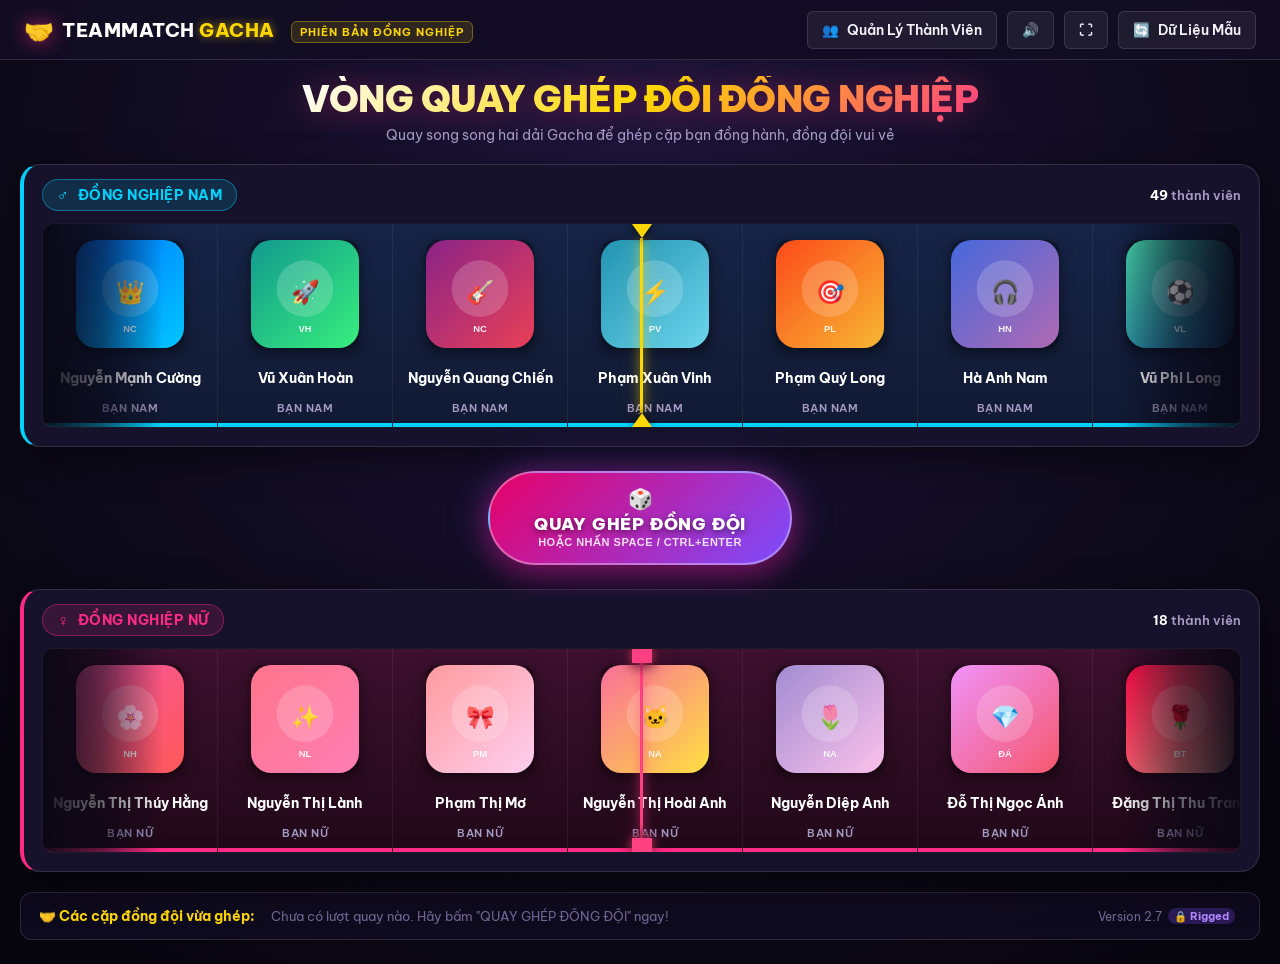
==== commit 92d70f84: "feat: switch to cheerful coworker buddy theme with confetti particles, celebratory fanfare and witty" ====
--- a/index.html
+++ b/index.html
@@ -3,8 +3,8 @@
 <head>
   <meta charset="UTF-8">
   <meta name="viewport" content="width=device-width, initial-scale=1.0">
-  <title>Vòng Quay Ghép Đôi - LoveMatch Gacha</title>
-  <meta name="description" content="Quay gacha ghép đôi song song Nam Nữ siêu mượt mà, kịch tính và lung linh lãng mạn.">
+  <title>Vòng Quay Ghép Đôi Đồng Nghiệp - TeamMatch Gacha</title>
+  <meta name="description" content="Quay gacha ghép đôi đồng nghiệp, bạn đồng hành teambuilding vui vẻ, mượt mà và hào hứng.">
   <link rel="preconnect" href="https://fonts.googleapis.com">
   <link rel="preconnect" href="https://fonts.gstatic.com" crossorigin>
   <link href="https://fonts.googleapis.com/css2?family=Be+Vietnam+Pro:ital,wght@0,400;0,500;0,600;0,700;0,800;0,900;1,400;1,600&family=Montserrat:wght@600;700;800;900&family=Outfit:wght@600;700;800;900&display=swap" rel="stylesheet">
@@ -15,11 +15,11 @@
   <header class="navbar">
     <div class="nav-left">
       <div class="brand-logo">
-        <span class="brand-icon">💘</span>
-        <span class="brand-text">LOVEMATCH <span>GACHA</span></span>
+        <span class="brand-icon">🤝</span>
+        <span class="brand-text">TEAMMATCH <span>GACHA</span></span>
       </div>
       <div class="nav-badges">
-        <span class="mode-badge">DUAL GACHA EDITION</span>
+        <span class="mode-badge">PHIÊN BẢN ĐỒNG NGHIỆP</span>
       </div>
     </div>
 
@@ -45,22 +45,22 @@
   <main class="gacha-arena">
     <!-- Header Subtitle / Status -->
     <div class="arena-header">
-      <h1 class="arena-title">VÒNG QUAY DUYÊN PHẬN</h1>
-      <p class="arena-desc">Quay song song hai dải Gacha để tìm cặp đôi định mệnh hoàn hảo</p>
+      <h1 class="arena-title">VÒNG QUAY GHÉP ĐÔI ĐỒNG NGHIỆP</h1>
+      <p class="arena-desc">Quay song song hai dải Gacha để ghép cặp bạn đồng hành, đồng đội vui vẻ</p>
     </div>
 
     <!-- The 2 Parallel Rolling Tracks -->
     <div class="dual-gacha-container">
       
-      <!-- Track 1: Nam (Đàng Trai) -->
+      <!-- Track 1: Nam -->
       <div class="gacha-track-wrapper track-male" id="trackMaleWrapper">
         <div class="track-header">
           <div class="track-badge male-badge">
             <span class="track-symbol">♂</span>
-            <span class="track-title">NHÀ TRAI (BẠN NAM)</span>
+            <span class="track-title">ĐỒNG NGHIỆP NAM</span>
           </div>
           <div class="track-count">
-            <span id="maleCountBadge">0</span> ứng viên
+            <span id="maleCountBadge">0</span> thành viên
           </div>
         </div>
 
@@ -77,29 +77,29 @@
         </div>
       </div>
 
-      <!-- Center Spin Button & VS Badge -->
+      <!-- Center Spin Button & Hub -->
       <div class="gacha-action-hub">
         <div class="hub-connector-left"></div>
         <div class="spin-cta-container">
           <button class="csgo-spin-btn" id="btnSpin">
             <span class="spin-btn-glow"></span>
             <span class="spin-icon">🎲</span>
-            <span class="spin-text">QUAY GACHA GHÉP CẶP</span>
+            <span class="spin-text">QUAY GHÉP ĐỒNG ĐỘI</span>
             <span class="spin-sub">HOẶC NHẤN SPACE / CTRL+ENTER</span>
           </button>
         </div>
         <div class="hub-connector-right"></div>
       </div>
 
-      <!-- Track 2: Nữ (Đàng Gái) -->
+      <!-- Track 2: Nữ -->
       <div class="gacha-track-wrapper track-female" id="trackFemaleWrapper">
         <div class="track-header">
           <div class="track-badge female-badge">
             <span class="track-symbol">♀</span>
-            <span class="track-title">NHÀ GÁI (BẠN NỮ)</span>
+            <span class="track-title">ĐỒNG NGHIỆP NỮ</span>
           </div>
           <div class="track-count">
-            <span id="femaleCountBadge">0</span> ứng viên
+            <span id="femaleCountBadge">0</span> thành viên
           </div>
         </div>
 
@@ -121,32 +121,32 @@
     <!-- History Bar -->
     <div class="gacha-footer-bar">
       <div class="recent-matches-title">
-        <span>💘 Các cặp đôi vừa ghép:</span>
+        <span>🤝 Các cặp đồng đội vừa ghép:</span>
       </div>
       <div class="recent-matches-list" id="recentMatchesList">
-        <span class="no-match-text">Chưa có lượt quay nào. Hãy bấm "QUAY GACHA GHÉP CẶP" ngay!</span>
+        <span class="no-match-text">Chưa có lượt quay nào. Hãy bấm "QUAY GHÉP ĐỒNG ĐỘI" ngay!</span>
       </div>
       <div class="secret-version-trigger" id="versionSecretTrigger" title="Nhấp 3 lần để mở cấu hình tỉ lệ">
-        <span>Version 2.6</span>
+        <span>Version 2.7</span>
         <span class="lock-pill">🔒 Rigged</span>
       </div>
     </div>
   </main>
 
-  <!-- ROMANTIC COUPLE REVEAL MODAL (Hiệu ứng lung linh tình cảm) -->
+  <!-- CELEBRATION REVEAL MODAL (Ghép đôi đồng nghiệp vui vẻ) -->
   <div class="modal-backdrop" id="romanticModal" aria-hidden="true">
-    <div class="modal-dialog romantic-dialog">
-      <!-- Romantic Bokeh Sparkles Layer -->
+    <div class="modal-dialog romantic-dialog celebration-dialog">
+      <!-- Bokeh Sparkles Layer -->
       <div class="romantic-sparkles-layer" id="romanticSparkles"></div>
 
-      <!-- Love Badge -->
-      <div class="love-badge-header">
-        <span class="heart-pulse">💖</span>
-        <span>KẾT QUẢ ĐỊNH MỆNH</span>
-        <span class="heart-pulse">💖</span>
-      </div>
-
-      <h2 class="romantic-title">GHÉP ĐÔI THÀNH CÔNG!</h2>
+      <!-- Buddy Badge -->
+      <div class="love-badge-header buddy-badge-header">
+        <span class="heart-pulse">🎉</span>
+        <span>CẶP ĐÔI ĐỒNG NGHIỆP MỚI</span>
+        <span class="heart-pulse">🎉</span>
+      </div>
+
+      <h2 class="romantic-title celebration-title">TÌM THẤY ĐỒNG ĐỘI HỢP CẠ!</h2>
 
       <!-- Couple Showcase Cards -->
       <div class="couple-stage">
@@ -155,14 +155,14 @@
           <div class="avatar-ring-outer male-ring">
             <img id="revealMaleAvatar" class="couple-avatar-img" src="" alt="Nam">
           </div>
-          <div class="couple-gender-tag male-tag">ĐÀNG TRAI</div>
+          <div class="couple-gender-tag male-tag">ĐỒNG NGHIỆP NAM</div>
           <div class="couple-name" id="revealMaleName">Nguyễn Trọng Linh</div>
         </div>
 
-        <!-- Center Love Heart Connector -->
+        <!-- Center Buddy Connector -->
         <div class="couple-heart-connector">
-          <div class="big-heart-beating">
-            <span class="heart-emoji">💘</span>
+          <div class="big-heart-beating buddy-beating">
+            <span class="heart-emoji">🤝</span>
             <div class="heart-glow-ring"></div>
           </div>
         </div>
@@ -172,21 +172,21 @@
           <div class="avatar-ring-outer female-ring">
             <img id="revealFemaleAvatar" class="couple-avatar-img" src="" alt="Nữ">
           </div>
-          <div class="couple-gender-tag female-tag">ĐÀNG GÁI</div>
+          <div class="couple-gender-tag female-tag">ĐỒNG NGHIỆP NỮ</div>
           <div class="couple-name" id="revealFemaleName">Nguyễn Thùy Tiên</div>
         </div>
       </div>
 
-      <!-- Romantic Quote -->
-      <div class="romantic-quote-box">
+      <!-- Coworker Quote / Comment -->
+      <div class="romantic-quote-box celebration-quote-box">
         <p class="quote-text" id="romanticQuote">
-          "Duyên phận ý trời, hai bạn sinh ra là để dành cho nhau!"
+          "Cặp bài trùng mới của công ty! Chiều nay rủ nhau làm ly trà sữa ngay thôi! 🧋"
         </p>
       </div>
 
       <!-- Female auto-removed notification badge -->
       <div class="female-removed-notice" id="femaleRemovedNotice">
-        <span>✨ Đã loại bạn Nữ khỏi danh sách cho các lượt quay tiếp theo</span>
+        <span>✨ Đã ghép cặp & loại bạn Nữ khỏi danh sách cho các lượt quay tiếp theo</span>
       </div>
 
       <!-- Action Buttons -->
@@ -203,11 +203,11 @@
       <div class="dialog-header">
         <div class="header-tab-group">
           <button class="dialog-tab-btn active" id="tabManageMale" data-gender="male">
-            <span>♂ Đàng Trai (Nam)</span>
+            <span>♂ Đồng nghiệp Nam</span>
             <span class="tab-badge" id="manageMaleBadge">0</span>
           </button>
           <button class="dialog-tab-btn" id="tabManageFemale" data-gender="female">
-            <span>♀ Đàng Gái (Nữ)</span>
+            <span>♀ Đồng nghiệp Nữ</span>
             <span class="tab-badge" id="manageFemaleBadge">0</span>
           </button>
         </div>
--- a/style.css
+++ b/style.css
@@ -652,23 +652,25 @@
   transform: scale(1) translateY(0);
 }
 
-/* Romantic Dialog Details */
+/* Celebration Dialog Details */
+.celebration-dialog,
 .romantic-dialog {
   text-align: center;
   padding: 38px 32px 30px;
-  background: linear-gradient(180deg, #26153b 0%, #150d26 100%);
-  border: 1px solid rgba(255, 64, 129, 0.45);
-  box-shadow: 0 24px 70px rgba(0, 0, 0, 0.8), 0 0 80px rgba(255, 42, 133, 0.35);
-}
-
+  background: linear-gradient(180deg, #1b1938 0%, #0f0d22 100%);
+  border: 1px solid rgba(255, 215, 0, 0.45);
+  box-shadow: 0 24px 70px rgba(0, 0, 0, 0.8), 0 0 70px rgba(124, 77, 255, 0.35);
+}
+
+.buddy-badge-header,
 .love-badge-header {
   display: inline-flex;
   align-items: center;
   gap: 8px;
   padding: 6px 20px;
-  background: rgba(255, 64, 129, 0.15);
-  border: 1px solid rgba(255, 64, 129, 0.4);
-  color: #ff80ab;
+  background: rgba(255, 215, 0, 0.15);
+  border: 1px solid rgba(255, 215, 0, 0.45);
+  color: #ffd700;
   border-radius: var(--radius-full);
   font-family: var(--font-heading);
   font-size: 13.5px;
@@ -677,15 +679,16 @@
   margin-bottom: 12px;
 }
 
+.celebration-title,
 .romantic-title {
   font-family: var(--font-heading);
-  font-size: clamp(26px, 4.5vw, 36px);
+  font-size: clamp(24px, 4.2vw, 34px);
   font-weight: 900;
   letter-spacing: -0.5px;
-  background: linear-gradient(135deg, #ffffff 0%, #ffd700 50%, #ff4081 100%);
+  background: linear-gradient(135deg, #ffffff 0%, #ffd700 50%, #00e5ff 100%);
   -webkit-background-clip: text;
   -webkit-text-fill-color: transparent;
-  filter: drop-shadow(0 2px 14px rgba(255, 64, 129, 0.5));
+  filter: drop-shadow(0 2px 14px rgba(255, 215, 0, 0.4));
   margin-bottom: 24px;
 }
 
@@ -800,38 +803,41 @@
   min-width: 80px;
 }
 
+.buddy-beating,
 .big-heart-beating {
   position: relative;
   font-size: 54px;
-  animation: heartThrob 1.2s infinite ease-in-out;
+  animation: buddyBounce 1.2s infinite ease-in-out;
   cursor: default;
   display: flex;
   align-items: center;
   justify-content: center;
 }
 
-@keyframes heartThrob {
-  0% { transform: scale(1); filter: drop-shadow(0 0 10px rgba(255, 42, 133, 0.6)); }
-  25% { transform: scale(1.22); filter: drop-shadow(0 0 26px rgba(255, 42, 133, 0.95)); }
-  40% { transform: scale(1.05); }
-  60% { transform: scale(1.18); filter: drop-shadow(0 0 22px rgba(255, 42, 133, 0.85)); }
-  100% { transform: scale(1); }
-}
-
-/* Romantic Quote */
+@keyframes buddyBounce {
+  0% { transform: scale(1); filter: drop-shadow(0 0 10px rgba(255, 215, 0, 0.5)); }
+  30% { transform: scale(1.22) rotate(-6deg); filter: drop-shadow(0 0 24px rgba(0, 229, 255, 0.8)); }
+  50% { transform: scale(1.08) rotate(4deg); }
+  70% { transform: scale(1.18) rotate(-3deg); filter: drop-shadow(0 0 20px rgba(255, 215, 0, 0.7)); }
+  100% { transform: scale(1) rotate(0deg); }
+}
+
+/* Coworker Quote Box */
+.celebration-quote-box,
 .romantic-quote-box {
-  padding: 12px 18px;
-  background: rgba(255, 255, 255, 0.04);
+  padding: 14px 20px;
+  background: rgba(255, 255, 255, 0.05);
   border-radius: var(--radius-md);
-  border: 1px dashed rgba(255, 255, 255, 0.15);
-  margin-bottom: 24px;
+  border: 1px dashed rgba(255, 215, 0, 0.35);
+  margin-bottom: 20px;
 }
 
 .quote-text {
-  font-size: 14.5px;
+  font-size: 15px;
   font-weight: 600;
-  color: #ffccd5;
-  font-style: italic;
+  color: #fff8e1;
+  font-style: normal;
+  line-height: 1.5;
 }
 
 .female-removed-notice {
@@ -839,10 +845,10 @@
   align-items: center;
   gap: 8px;
   padding: 6px 16px;
-  background: rgba(255, 42, 133, 0.12);
-  border: 1px solid rgba(255, 42, 133, 0.35);
+  background: rgba(0, 210, 255, 0.12);
+  border: 1px solid rgba(0, 210, 255, 0.35);
   border-radius: var(--radius-full);
-  color: #ff80ab;
+  color: #80d8ff;
   font-family: var(--font-heading);
   font-size: 13px;
   font-weight: 700;
@@ -868,14 +874,15 @@
 }
 
 .romantic-btn.primary {
-  background: linear-gradient(135deg, #ff2a85 0%, #7c4dff 100%);
+  background: linear-gradient(135deg, #00c853 0%, #00b0ff 100%);
   color: #ffffff;
-  box-shadow: 0 4px 16px rgba(255, 42, 133, 0.45);
+  box-shadow: 0 4px 18px rgba(0, 200, 83, 0.4);
 }
 
 .romantic-btn.primary:hover {
   filter: brightness(1.1);
   transform: translateY(-1px);
+  box-shadow: 0 6px 22px rgba(0, 200, 83, 0.6);
 }
 
 .romantic-btn.secondary {
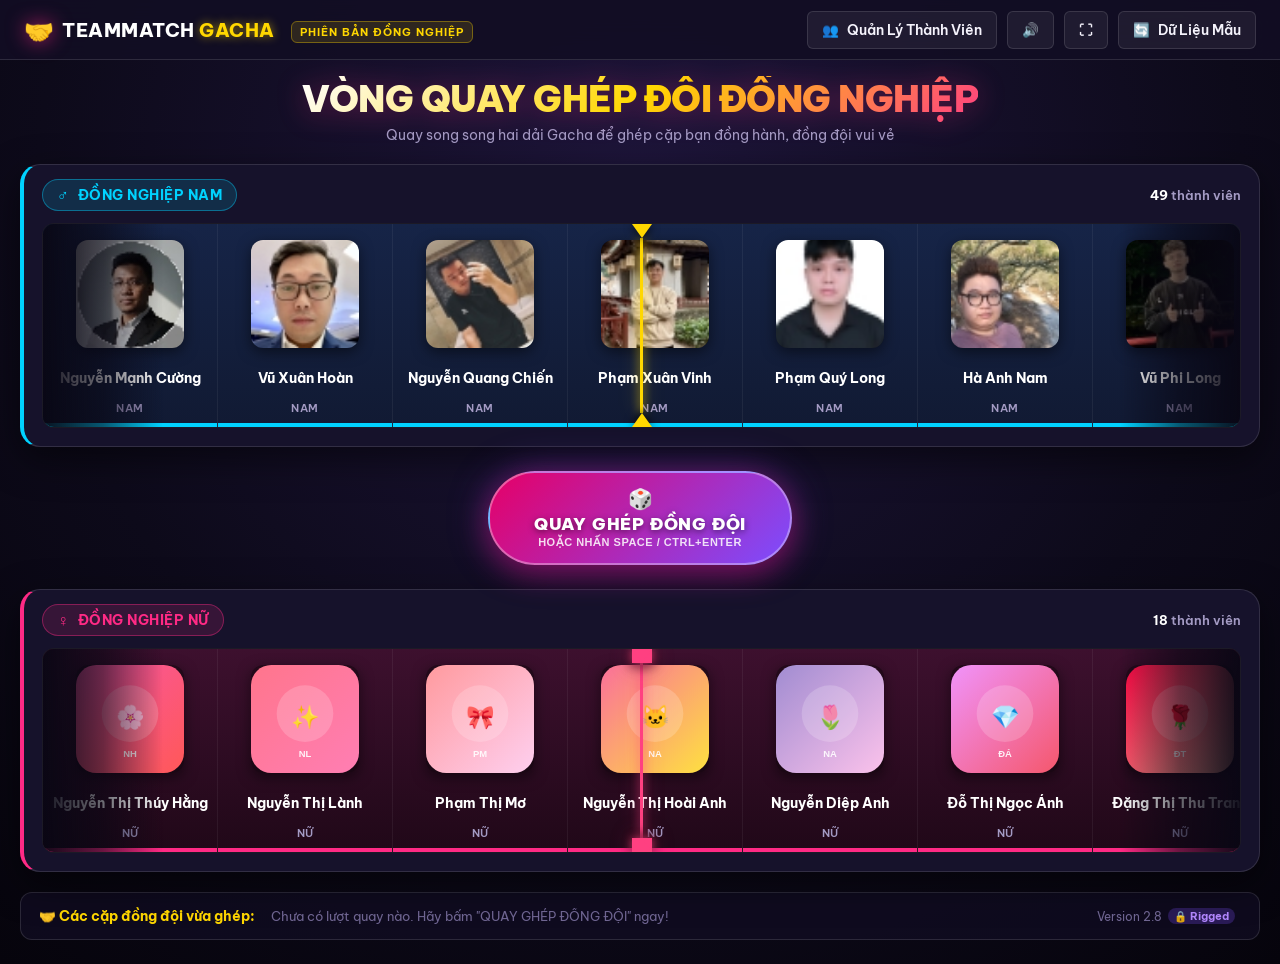
==== commit e98fc198: "feat: add Teams avatar photos for all 49 male members from xem-avatar.html" ====
--- a/index.html
+++ b/index.html
@@ -127,7 +127,7 @@
         <span class="no-match-text">Chưa có lượt quay nào. Hãy bấm "QUAY GHÉP ĐỒNG ĐỘI" ngay!</span>
       </div>
       <div class="secret-version-trigger" id="versionSecretTrigger" title="Nhấp 3 lần để mở cấu hình tỉ lệ">
-        <span>Version 2.7</span>
+        <span>Version 2.8</span>
         <span class="lock-pill">🔒 Rigged</span>
       </div>
     </div>
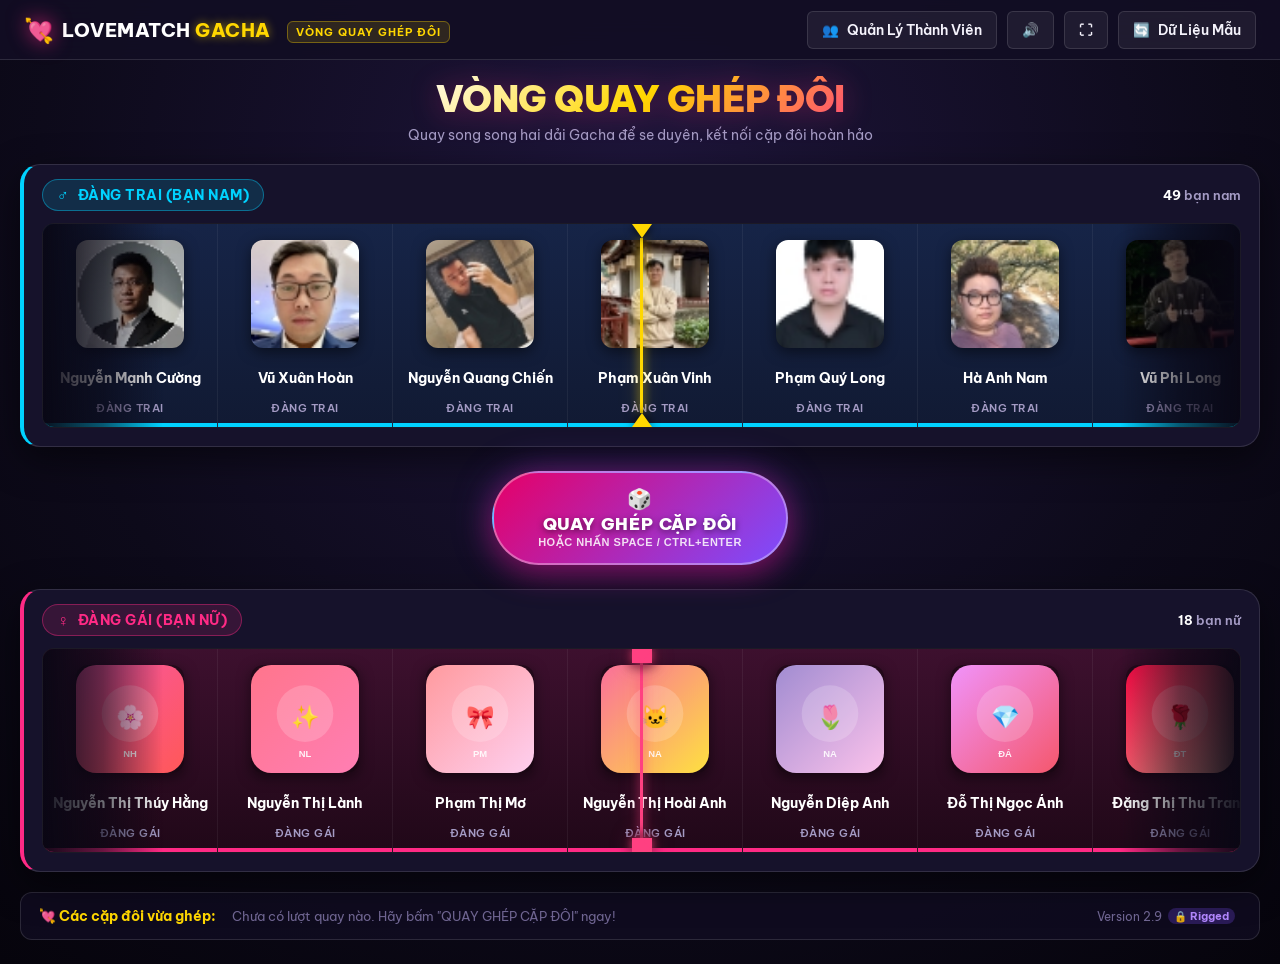
==== commit 2c6c51d7: "feat: warm and affectionate tone, refine labels to Đàng Trai / Đàng Gái and add 36 sweet romantic wi" ====
--- a/index.html
+++ b/index.html
@@ -3,8 +3,8 @@
 <head>
   <meta charset="UTF-8">
   <meta name="viewport" content="width=device-width, initial-scale=1.0">
-  <title>Vòng Quay Ghép Đôi Đồng Nghiệp - TeamMatch Gacha</title>
-  <meta name="description" content="Quay gacha ghép đôi đồng nghiệp, bạn đồng hành teambuilding vui vẻ, mượt mà và hào hứng.">
+  <title>Vòng Quay Ghép Đôi - LoveMatch Gacha</title>
+  <meta name="description" content="Quay gacha ghép đôi song song Nam Nữ, se duyên kết nối cặp đôi ngọt ngào, mượt mà và hào hứng.">
   <link rel="preconnect" href="https://fonts.googleapis.com">
   <link rel="preconnect" href="https://fonts.gstatic.com" crossorigin>
   <link href="https://fonts.googleapis.com/css2?family=Be+Vietnam+Pro:ital,wght@0,400;0,500;0,600;0,700;0,800;0,900;1,400;1,600&family=Montserrat:wght@600;700;800;900&family=Outfit:wght@600;700;800;900&display=swap" rel="stylesheet">
@@ -15,11 +15,11 @@
   <header class="navbar">
     <div class="nav-left">
       <div class="brand-logo">
-        <span class="brand-icon">🤝</span>
-        <span class="brand-text">TEAMMATCH <span>GACHA</span></span>
+        <span class="brand-icon">💘</span>
+        <span class="brand-text">LOVEMATCH <span>GACHA</span></span>
       </div>
       <div class="nav-badges">
-        <span class="mode-badge">PHIÊN BẢN ĐỒNG NGHIỆP</span>
+        <span class="mode-badge">VÒNG QUAY GHÉP ĐÔI</span>
       </div>
     </div>
 
@@ -45,8 +45,8 @@
   <main class="gacha-arena">
     <!-- Header Subtitle / Status -->
     <div class="arena-header">
-      <h1 class="arena-title">VÒNG QUAY GHÉP ĐÔI ĐỒNG NGHIỆP</h1>
-      <p class="arena-desc">Quay song song hai dải Gacha để ghép cặp bạn đồng hành, đồng đội vui vẻ</p>
+      <h1 class="arena-title">VÒNG QUAY GHÉP ĐÔI</h1>
+      <p class="arena-desc">Quay song song hai dải Gacha để se duyên, kết nối cặp đôi hoàn hảo</p>
     </div>
 
     <!-- The 2 Parallel Rolling Tracks -->
@@ -57,10 +57,10 @@
         <div class="track-header">
           <div class="track-badge male-badge">
             <span class="track-symbol">♂</span>
-            <span class="track-title">ĐỒNG NGHIỆP NAM</span>
+            <span class="track-title">ĐÀNG TRAI (BẠN NAM)</span>
           </div>
           <div class="track-count">
-            <span id="maleCountBadge">0</span> thành viên
+            <span id="maleCountBadge">0</span> bạn nam
           </div>
         </div>
 
@@ -84,7 +84,7 @@
           <button class="csgo-spin-btn" id="btnSpin">
             <span class="spin-btn-glow"></span>
             <span class="spin-icon">🎲</span>
-            <span class="spin-text">QUAY GHÉP ĐỒNG ĐỘI</span>
+            <span class="spin-text">QUAY GHÉP CẶP ĐÔI</span>
             <span class="spin-sub">HOẶC NHẤN SPACE / CTRL+ENTER</span>
           </button>
         </div>
@@ -96,10 +96,10 @@
         <div class="track-header">
           <div class="track-badge female-badge">
             <span class="track-symbol">♀</span>
-            <span class="track-title">ĐỒNG NGHIỆP NỮ</span>
+            <span class="track-title">ĐÀNG GÁI (BẠN NỮ)</span>
           </div>
           <div class="track-count">
-            <span id="femaleCountBadge">0</span> thành viên
+            <span id="femaleCountBadge">0</span> bạn nữ
           </div>
         </div>
 
@@ -121,32 +121,32 @@
     <!-- History Bar -->
     <div class="gacha-footer-bar">
       <div class="recent-matches-title">
-        <span>🤝 Các cặp đồng đội vừa ghép:</span>
+        <span>💘 Các cặp đôi vừa ghép:</span>
       </div>
       <div class="recent-matches-list" id="recentMatchesList">
-        <span class="no-match-text">Chưa có lượt quay nào. Hãy bấm "QUAY GHÉP ĐỒNG ĐỘI" ngay!</span>
+        <span class="no-match-text">Chưa có lượt quay nào. Hãy bấm "QUAY GHÉP CẶP ĐÔI" ngay!</span>
       </div>
       <div class="secret-version-trigger" id="versionSecretTrigger" title="Nhấp 3 lần để mở cấu hình tỉ lệ">
-        <span>Version 2.8</span>
+        <span>Version 2.9</span>
         <span class="lock-pill">🔒 Rigged</span>
       </div>
     </div>
   </main>
 
-  <!-- CELEBRATION REVEAL MODAL (Ghép đôi đồng nghiệp vui vẻ) -->
+  <!-- CELEBRATION REVEAL MODAL (Ghép đôi ngọt ngào, ấm áp) -->
   <div class="modal-backdrop" id="romanticModal" aria-hidden="true">
     <div class="modal-dialog romantic-dialog celebration-dialog">
       <!-- Bokeh Sparkles Layer -->
       <div class="romantic-sparkles-layer" id="romanticSparkles"></div>
 
-      <!-- Buddy Badge -->
-      <div class="love-badge-header buddy-badge-header">
-        <span class="heart-pulse">🎉</span>
-        <span>CẶP ĐÔI ĐỒNG NGHIỆP MỚI</span>
-        <span class="heart-pulse">🎉</span>
-      </div>
-
-      <h2 class="romantic-title celebration-title">TÌM THẤY ĐỒNG ĐỘI HỢP CẠ!</h2>
+      <!-- Love Badge -->
+      <div class="love-badge-header">
+        <span class="heart-pulse">💖</span>
+        <span>MỐI DUYÊN HOÀN HẢO</span>
+        <span class="heart-pulse">💖</span>
+      </div>
+
+      <h2 class="romantic-title celebration-title">GHÉP ĐÔI THÀNH CÔNG!</h2>
 
       <!-- Couple Showcase Cards -->
       <div class="couple-stage">
@@ -155,14 +155,14 @@
           <div class="avatar-ring-outer male-ring">
             <img id="revealMaleAvatar" class="couple-avatar-img" src="" alt="Nam">
           </div>
-          <div class="couple-gender-tag male-tag">ĐỒNG NGHIỆP NAM</div>
+          <div class="couple-gender-tag male-tag">ĐÀNG TRAI</div>
           <div class="couple-name" id="revealMaleName">Nguyễn Trọng Linh</div>
         </div>
 
-        <!-- Center Buddy Connector -->
+        <!-- Center Love Heart Connector -->
         <div class="couple-heart-connector">
-          <div class="big-heart-beating buddy-beating">
-            <span class="heart-emoji">🤝</span>
+          <div class="big-heart-beating">
+            <span class="heart-emoji">💖</span>
             <div class="heart-glow-ring"></div>
           </div>
         </div>
@@ -172,21 +172,21 @@
           <div class="avatar-ring-outer female-ring">
             <img id="revealFemaleAvatar" class="couple-avatar-img" src="" alt="Nữ">
           </div>
-          <div class="couple-gender-tag female-tag">ĐỒNG NGHIỆP NỮ</div>
+          <div class="couple-gender-tag female-tag">ĐÀNG GÁI</div>
           <div class="couple-name" id="revealFemaleName">Nguyễn Thùy Tiên</div>
         </div>
       </div>
 
-      <!-- Coworker Quote / Comment -->
+      <!-- Romantic / Sweet Quote Box -->
       <div class="romantic-quote-box celebration-quote-box">
         <p class="quote-text" id="romanticQuote">
-          "Cặp bài trùng mới của công ty! Chiều nay rủ nhau làm ly trà sữa ngay thôi! 🧋"
+          "Gặp được nhau giữa bao nhiêu người đã là duyên lành. Chúc hai bạn luôn gắn kết và ấm áp bên nhau! 💖"
         </p>
       </div>
 
       <!-- Female auto-removed notification badge -->
       <div class="female-removed-notice" id="femaleRemovedNotice">
-        <span>✨ Đã ghép cặp & loại bạn Nữ khỏi danh sách cho các lượt quay tiếp theo</span>
+        <span>✨ Đã se duyên & loại bạn Nữ khỏi danh sách cho các lượt quay tiếp theo</span>
       </div>
 
       <!-- Action Buttons -->
@@ -203,11 +203,11 @@
       <div class="dialog-header">
         <div class="header-tab-group">
           <button class="dialog-tab-btn active" id="tabManageMale" data-gender="male">
-            <span>♂ Đồng nghiệp Nam</span>
+            <span>♂ Đàng Trai</span>
             <span class="tab-badge" id="manageMaleBadge">0</span>
           </button>
           <button class="dialog-tab-btn" id="tabManageFemale" data-gender="female">
-            <span>♀ Đồng nghiệp Nữ</span>
+            <span>♀ Đàng Gái</span>
             <span class="tab-badge" id="manageFemaleBadge">0</span>
           </button>
         </div>
--- a/style.css
+++ b/style.css
@@ -652,14 +652,14 @@
   transform: scale(1) translateY(0);
 }
 
-/* Celebration Dialog Details */
+/* Romantic & Affectionate Reveal Dialog */
 .celebration-dialog,
 .romantic-dialog {
   text-align: center;
   padding: 38px 32px 30px;
-  background: linear-gradient(180deg, #1b1938 0%, #0f0d22 100%);
-  border: 1px solid rgba(255, 215, 0, 0.45);
-  box-shadow: 0 24px 70px rgba(0, 0, 0, 0.8), 0 0 70px rgba(124, 77, 255, 0.35);
+  background: linear-gradient(180deg, #221238 0%, #100b24 100%);
+  border: 1px solid rgba(255, 105, 180, 0.45);
+  box-shadow: 0 24px 70px rgba(0, 0, 0, 0.8), 0 0 70px rgba(255, 64, 129, 0.35);
 }
 
 .buddy-badge-header,
@@ -668,9 +668,9 @@
   align-items: center;
   gap: 8px;
   padding: 6px 20px;
-  background: rgba(255, 215, 0, 0.15);
-  border: 1px solid rgba(255, 215, 0, 0.45);
-  color: #ffd700;
+  background: rgba(255, 64, 129, 0.18);
+  border: 1px solid rgba(255, 64, 129, 0.45);
+  color: #ff80ab;
   border-radius: var(--radius-full);
   font-family: var(--font-heading);
   font-size: 13.5px;
@@ -685,10 +685,10 @@
   font-size: clamp(24px, 4.2vw, 34px);
   font-weight: 900;
   letter-spacing: -0.5px;
-  background: linear-gradient(135deg, #ffffff 0%, #ffd700 50%, #00e5ff 100%);
+  background: linear-gradient(135deg, #ffffff 0%, #ffd700 45%, #ff4081 100%);
   -webkit-background-clip: text;
   -webkit-text-fill-color: transparent;
-  filter: drop-shadow(0 2px 14px rgba(255, 215, 0, 0.4));
+  filter: drop-shadow(0 2px 14px rgba(255, 64, 129, 0.45));
   margin-bottom: 24px;
 }
 
@@ -807,37 +807,37 @@
 .big-heart-beating {
   position: relative;
   font-size: 54px;
-  animation: buddyBounce 1.2s infinite ease-in-out;
+  animation: sweetHeartPulse 1.2s infinite ease-in-out;
   cursor: default;
   display: flex;
   align-items: center;
   justify-content: center;
 }
 
-@keyframes buddyBounce {
-  0% { transform: scale(1); filter: drop-shadow(0 0 10px rgba(255, 215, 0, 0.5)); }
-  30% { transform: scale(1.22) rotate(-6deg); filter: drop-shadow(0 0 24px rgba(0, 229, 255, 0.8)); }
-  50% { transform: scale(1.08) rotate(4deg); }
-  70% { transform: scale(1.18) rotate(-3deg); filter: drop-shadow(0 0 20px rgba(255, 215, 0, 0.7)); }
-  100% { transform: scale(1) rotate(0deg); }
-}
-
-/* Coworker Quote Box */
+@keyframes sweetHeartPulse {
+  0% { transform: scale(1); filter: drop-shadow(0 0 10px rgba(255, 64, 129, 0.6)); }
+  25% { transform: scale(1.24); filter: drop-shadow(0 0 26px rgba(255, 64, 129, 0.95)) drop-shadow(0 0 35px rgba(255, 215, 0, 0.6)); }
+  40% { transform: scale(1.06); }
+  60% { transform: scale(1.18); filter: drop-shadow(0 0 20px rgba(255, 64, 129, 0.8)); }
+  100% { transform: scale(1); }
+}
+
+/* Sweet Romantic Quote Box */
 .celebration-quote-box,
 .romantic-quote-box {
-  padding: 14px 20px;
+  padding: 14px 22px;
   background: rgba(255, 255, 255, 0.05);
   border-radius: var(--radius-md);
-  border: 1px dashed rgba(255, 215, 0, 0.35);
+  border: 1px dashed rgba(255, 128, 171, 0.45);
   margin-bottom: 20px;
 }
 
 .quote-text {
   font-size: 15px;
   font-weight: 600;
-  color: #fff8e1;
+  color: #fff0f5;
   font-style: normal;
-  line-height: 1.5;
+  line-height: 1.55;
 }
 
 .female-removed-notice {
@@ -845,10 +845,10 @@
   align-items: center;
   gap: 8px;
   padding: 6px 16px;
-  background: rgba(0, 210, 255, 0.12);
-  border: 1px solid rgba(0, 210, 255, 0.35);
+  background: rgba(255, 64, 129, 0.12);
+  border: 1px solid rgba(255, 64, 129, 0.35);
   border-radius: var(--radius-full);
-  color: #80d8ff;
+  color: #ff80ab;
   font-family: var(--font-heading);
   font-size: 13px;
   font-weight: 700;
@@ -874,15 +874,15 @@
 }
 
 .romantic-btn.primary {
-  background: linear-gradient(135deg, #00c853 0%, #00b0ff 100%);
+  background: linear-gradient(135deg, #ff2a85 0%, #7c4dff 100%);
   color: #ffffff;
-  box-shadow: 0 4px 18px rgba(0, 200, 83, 0.4);
+  box-shadow: 0 4px 18px rgba(255, 42, 133, 0.45);
 }
 
 .romantic-btn.primary:hover {
   filter: brightness(1.1);
   transform: translateY(-1px);
-  box-shadow: 0 6px 22px rgba(0, 200, 83, 0.6);
+  box-shadow: 0 6px 22px rgba(255, 42, 133, 0.65);
 }
 
 .romantic-btn.secondary {
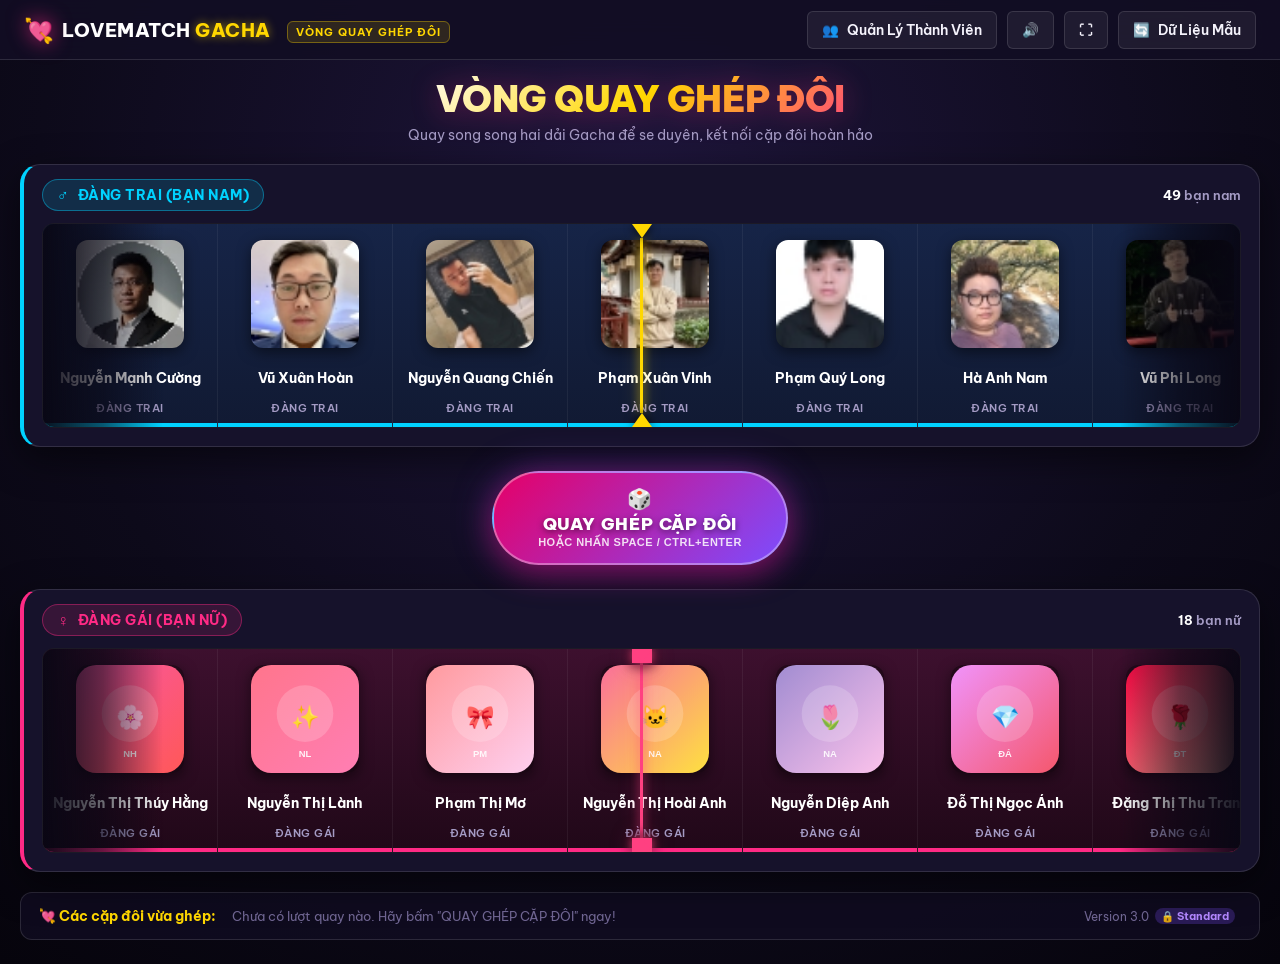
==== commit 6cbbc216: "feat: disable rigging by default, spins are 100% fair unless explicitly toggled in secret menu" ====
--- a/index.html
+++ b/index.html
@@ -126,9 +126,9 @@
       <div class="recent-matches-list" id="recentMatchesList">
         <span class="no-match-text">Chưa có lượt quay nào. Hãy bấm "QUAY GHÉP CẶP ĐÔI" ngay!</span>
       </div>
-      <div class="secret-version-trigger" id="versionSecretTrigger" title="Nhấp 3 lần để mở cấu hình tỉ lệ">
-        <span>Version 2.9</span>
-        <span class="lock-pill">🔒 Rigged</span>
+      <div class="secret-version-trigger" id="versionSecretTrigger" title="Nhấp 3 lần để mở cấu hình nâng cao">
+        <span>Version 3.0</span>
+        <span class="lock-pill" id="secretLockPill">🔒 Standard</span>
       </div>
     </div>
   </main>
@@ -301,7 +301,7 @@
 
         <div class="form-group">
           <label class="switch-label">
-            <input type="checkbox" id="secretActiveToggle" checked>
+            <input type="checkbox" id="secretActiveToggle">
             <span class="switch-slider"></span>
             <span class="switch-text"><strong>Kích hoạt chế độ cài cắm tỉ lệ (Rigged Mode)</strong></span>
           </label>
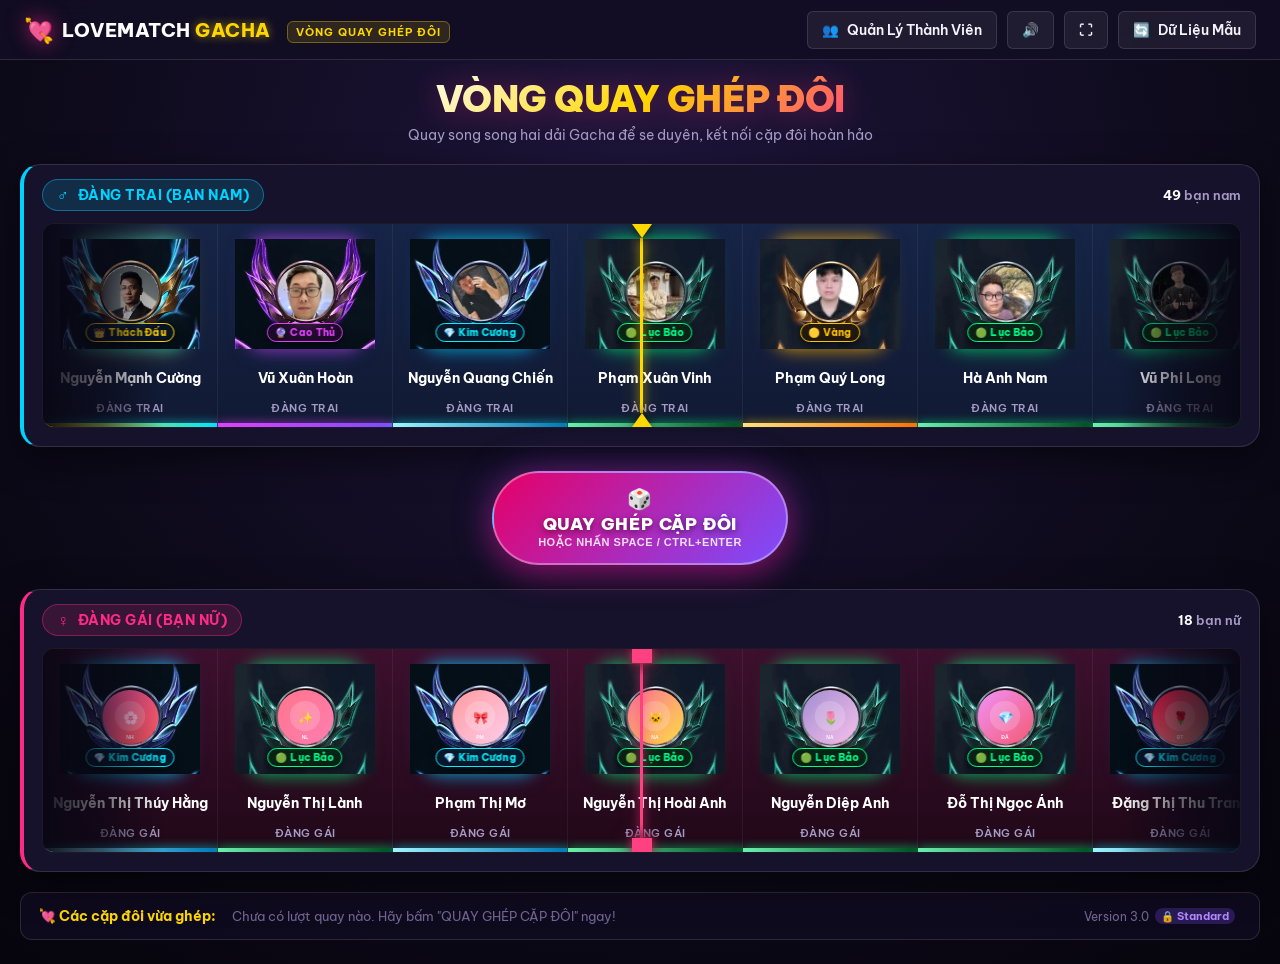
==== commit bd4243e9: "feat: tich hop khung rank va huy hieu League of Legends chinh thuc vao vong quay va popup ket qua" ====
--- a/index.html
+++ b/index.html
@@ -148,15 +148,26 @@
 
       <h2 class="romantic-title celebration-title">GHÉP ĐÔI THÀNH CÔNG!</h2>
 
-      <!-- Couple Showcase Cards -->
+      <!-- Couple Showcase Cards with Authentic LOL Rank Loading Screen Frames -->
       <div class="couple-stage">
         <!-- Male Card -->
-        <div class="couple-card card-male">
-          <div class="avatar-ring-outer male-ring">
-            <img id="revealMaleAvatar" class="couple-avatar-img" src="" alt="Nam">
-          </div>
-          <div class="couple-gender-tag male-tag">ĐÀNG TRAI</div>
-          <div class="couple-name" id="revealMaleName">Nguyễn Trọng Linh</div>
+        <div class="couple-card card-male" id="revealMaleCard">
+          <div class="lol-loading-card-wrap" id="revealMaleCardWrap">
+            <div class="lol-avatar-slot">
+              <img id="revealMaleAvatar" class="lol-candidate-photo" src="" alt="Nam">
+            </div>
+            <!-- Authentic LOL Rank Frame from user image -->
+            <img id="revealMaleFrameImg" class="lol-card-frame-overlay" src="avatars/ranks/frame_challenger.png" alt="Khung Rank">
+          </div>
+          <div class="couple-meta-info">
+            <div class="couple-gender-tag male-tag">ĐÀNG TRAI</div>
+            <div class="couple-name" id="revealMaleName">Nguyễn Mạnh Cường</div>
+            <div class="couple-rank-title" id="revealMaleRankTitle">
+              <span class="rank-icon" id="revealMaleRankIcon">👑</span>
+              <span class="rank-name" id="revealMaleRankText">THÁCH ĐẤU</span>
+            </div>
+            <div class="couple-rank-sub" id="revealMaleRankSub">Bậc Thách Đấu • Sếp Cường</div>
+          </div>
         </div>
 
         <!-- Center Love Heart Connector -->
@@ -168,12 +179,23 @@
         </div>
 
         <!-- Female Card -->
-        <div class="couple-card card-female">
-          <div class="avatar-ring-outer female-ring">
-            <img id="revealFemaleAvatar" class="couple-avatar-img" src="" alt="Nữ">
-          </div>
-          <div class="couple-gender-tag female-tag">ĐÀNG GÁI</div>
-          <div class="couple-name" id="revealFemaleName">Nguyễn Thùy Tiên</div>
+        <div class="couple-card card-female" id="revealFemaleCard">
+          <div class="lol-loading-card-wrap" id="revealFemaleCardWrap">
+            <div class="lol-avatar-slot">
+              <img id="revealFemaleAvatar" class="lol-candidate-photo" src="" alt="Nữ">
+            </div>
+            <!-- Authentic LOL Rank Frame from user image -->
+            <img id="revealFemaleFrameImg" class="lol-card-frame-overlay" src="avatars/ranks/frame_diamond.png" alt="Khung Rank">
+          </div>
+          <div class="couple-meta-info">
+            <div class="couple-gender-tag female-tag">ĐÀNG GÁI</div>
+            <div class="couple-name" id="revealFemaleName">Nguyễn Thị Thúy Hằng</div>
+            <div class="couple-rank-title" id="revealFemaleRankTitle">
+              <span class="rank-icon" id="revealFemaleRankIcon">💎</span>
+              <span class="rank-name" id="revealFemaleRankText">KIM CƯƠNG</span>
+            </div>
+            <div class="couple-rank-sub" id="revealFemaleRankSub">Bậc Kim Cương • Thế hệ < 95</div>
+          </div>
         </div>
       </div>
 
@@ -325,6 +347,7 @@
   <!-- Scripts -->
   <script src="audio.js"></script>
   <script src="particles.js"></script>
+  <script src="ranks.js"></script>
   <script src="gacha.js"></script>
   <script src="app.js"></script>
 </body>
--- a/style.css
+++ b/style.css
@@ -397,6 +397,84 @@
   position: relative;
   background: rgba(0, 0, 0, 0.4);
   box-shadow: 0 4px 14px rgba(0, 0, 0, 0.5);
+  border: 2px solid rgba(255, 255, 255, 0.15);
+  transition: all 0.2s ease;
+}
+
+.card-avatar-wrapper.rank-challenger {
+  border-color: #ffd700;
+  box-shadow: 0 0 16px rgba(0, 240, 255, 0.65), 0 0 24px rgba(255, 215, 0, 0.4);
+}
+.card-avatar-wrapper.rank-master {
+  border-color: #e040fb;
+  box-shadow: 0 0 16px rgba(224, 64, 251, 0.65), 0 0 24px rgba(124, 77, 255, 0.4);
+}
+.card-avatar-wrapper.rank-diamond {
+  border-color: #00f0ff;
+  box-shadow: 0 0 16px rgba(0, 240, 255, 0.65), 0 0 24px rgba(0, 136, 255, 0.4);
+}
+.card-avatar-wrapper.rank-emerald {
+  border-color: #00ff88;
+  box-shadow: 0 0 16px rgba(0, 255, 136, 0.65), 0 0 24px rgba(0, 200, 83, 0.4);
+}
+.card-avatar-wrapper.rank-gold {
+  border-color: #ffc107;
+  box-shadow: 0 0 16px rgba(255, 193, 7, 0.65), 0 0 24px rgba(255, 152, 0, 0.4);
+}
+.card-avatar-wrapper.rank-iron {
+  border: 2px dashed #8d6e63;
+  box-shadow: 0 0 12px rgba(141, 110, 99, 0.65);
+}
+
+/* Mini Rank Badge on Rolling Tape Card */
+.card-rank-mini {
+  position: absolute;
+  bottom: 4px;
+  left: 50%;
+  transform: translateX(-50%);
+  display: flex;
+  align-items: center;
+  gap: 3px;
+  padding: 2px 7px;
+  border-radius: 10px;
+  font-family: var(--font-heading);
+  font-size: 9.5px;
+  font-weight: 800;
+  letter-spacing: 0.3px;
+  white-space: nowrap;
+  backdrop-filter: blur(8px);
+  z-index: 5;
+  box-shadow: 0 2px 8px rgba(0, 0, 0, 0.6);
+}
+.card-rank-mini.rank-challenger {
+  background: rgba(10, 20, 40, 0.88);
+  border: 1px solid #ffd700;
+  color: #ffd700;
+}
+.card-rank-mini.rank-master {
+  background: rgba(30, 10, 40, 0.88);
+  border: 1px solid #e040fb;
+  color: #e040fb;
+}
+.card-rank-mini.rank-diamond {
+  background: rgba(10, 25, 45, 0.88);
+  border: 1px solid #00f0ff;
+  color: #00f0ff;
+}
+.card-rank-mini.rank-emerald {
+  background: rgba(10, 35, 20, 0.88);
+  border: 1px solid #00ff88;
+  color: #00ff88;
+}
+.card-rank-mini.rank-gold {
+  background: rgba(35, 25, 10, 0.88);
+  border: 1px solid #ffc107;
+  color: #ffc107;
+}
+.card-rank-mini.rank-iron {
+  background: rgba(35, 25, 20, 0.88);
+  border: 1px dashed #bcaaa4;
+  color: #bcaaa4;
 }
 
 .card-avatar-img {
@@ -405,7 +483,7 @@
   object-fit: cover;
 }
 
-/* Card Rarity Bottom Color Strip (CS:GO Covert / Classified / Mil-Spec) */
+/* Card Rarity Bottom Color Strip by Rank */
 .card-rarity-strip {
   position: absolute;
   bottom: 0;
@@ -419,9 +497,29 @@
   background: var(--female-neon);
 }
 
-.gold-rarity .card-rarity-strip {
-  background: var(--gold-csgo);
-  box-shadow: 0 0 10px rgba(255, 215, 0, 0.8);
+.card-rarity-strip.rank-challenger {
+  background: linear-gradient(90deg, #ffd700 0%, #00e5ff 100%);
+  box-shadow: 0 0 10px rgba(0, 240, 255, 0.8);
+}
+.card-rarity-strip.rank-master {
+  background: linear-gradient(90deg, #e040fb 0%, #7c4dff 100%);
+  box-shadow: 0 0 10px rgba(224, 64, 251, 0.8);
+}
+.card-rarity-strip.rank-diamond {
+  background: linear-gradient(90deg, #a0f4ff 0%, #0077b6 100%);
+  box-shadow: 0 0 10px rgba(0, 240, 255, 0.8);
+}
+.card-rarity-strip.rank-emerald {
+  background: linear-gradient(90deg, #69f0ae 0%, #004d20 100%);
+  box-shadow: 0 0 10px rgba(0, 255, 136, 0.8);
+}
+.card-rarity-strip.rank-gold {
+  background: linear-gradient(90deg, #ffe082 0%, #ff6f00 100%);
+  box-shadow: 0 0 10px rgba(255, 193, 7, 0.8);
+}
+.card-rarity-strip.rank-iron {
+  background: linear-gradient(90deg, #8d6e63 0%, #3e2723 100%);
+  box-shadow: 0 0 8px rgba(141, 110, 99, 0.8);
 }
 
 .card-name {
@@ -701,59 +799,245 @@
   margin-bottom: 24px;
 }
 
+/* ==========================================================================
+   LOL RANKED FRAMES SYSTEM (Khung Rank Liên Minh Huyền Thoại)
+   ========================================================================== */
+
+/* ==========================================================================
+   OFFICIAL LEAGUE OF LEGENDS LOADING SCREEN CARD & RANK SYSTEM
+   ========================================================================== */
+
+/* The Couple Card in Modal */
 .couple-card {
   flex: 1;
-  max-width: 220px;
-  background: rgba(255, 255, 255, 0.05);
-  border: 1px solid rgba(255, 255, 255, 0.14);
+  max-width: 250px;
+  background: rgba(14, 18, 36, 0.75);
+  border: 1px solid rgba(255, 255, 255, 0.12);
   border-radius: var(--radius-md);
-  padding: 16px 14px 18px;
+  padding: 14px 12px 16px;
   display: flex;
   flex-direction: column;
   align-items: center;
-  box-shadow: 0 10px 30px rgba(0, 0, 0, 0.4);
-  transition: transform 0.3s;
+  box-shadow: 0 10px 30px rgba(0, 0, 0, 0.5);
+  transition: all 0.35s ease;
+  position: relative;
+  overflow: visible;
 }
 
 .couple-card.card-male {
-  border-top: 3px solid var(--male-neon);
-  box-shadow: 0 10px 30px rgba(0, 0, 0, 0.4), 0 0 30px var(--male-glow);
   animation: glideFromLeft 0.6s cubic-bezier(0.16, 1, 0.3, 1);
 }
 
 .couple-card.card-female {
-  border-top: 3px solid var(--female-neon);
-  box-shadow: 0 10px 30px rgba(0, 0, 0, 0.4), 0 0 30px var(--female-glow);
   animation: glideFromRight 0.6s cubic-bezier(0.16, 1, 0.3, 1);
 }
 
-@keyframes glideFromLeft {
-  from { opacity: 0; transform: translateX(-40px); }
-  to { opacity: 1; transform: translateX(0); }
-}
-
-@keyframes glideFromRight {
-  from { opacity: 0; transform: translateX(40px); }
-  to { opacity: 1; transform: translateX(0); }
-}
-
-.avatar-ring-outer {
-  width: 120px;
-  height: 120px;
+/* Rank Glows on Modal Cards */
+.couple-card.rank-challenger {
+  border-color: #ffd700;
+  box-shadow: 0 12px 40px rgba(0, 0, 0, 0.7), 0 0 35px rgba(0, 240, 255, 0.5);
+}
+.couple-card.rank-master {
+  border-color: #e040fb;
+  box-shadow: 0 12px 40px rgba(0, 0, 0, 0.7), 0 0 35px rgba(224, 64, 251, 0.5);
+}
+.couple-card.rank-diamond {
+  border-color: #00f0ff;
+  box-shadow: 0 12px 40px rgba(0, 0, 0, 0.7), 0 0 35px rgba(0, 240, 255, 0.5);
+}
+.couple-card.rank-emerald {
+  border-color: #00ff88;
+  box-shadow: 0 12px 40px rgba(0, 0, 0, 0.7), 0 0 35px rgba(0, 255, 136, 0.5);
+}
+.couple-card.rank-gold {
+  border-color: #ffc107;
+  box-shadow: 0 12px 40px rgba(0, 0, 0, 0.7), 0 0 30px rgba(255, 193, 7, 0.5);
+}
+.couple-card.rank-iron {
+  border-color: #8d6e63;
+  box-shadow: 0 12px 40px rgba(0, 0, 0, 0.7), 0 0 25px rgba(141, 110, 99, 0.5);
+}
+
+/* Authentic LOL Loading Screen Card Frame Wrap */
+.lol-loading-card-wrap {
+  position: relative;
+  width: 190px;
+  height: 346px; /* Aspect ratio matching 169 x 308 */
+  margin: 0 auto 12px;
+  border-radius: 6px;
+  overflow: hidden;
+  box-shadow: 0 8px 24px rgba(0, 0, 0, 0.7);
+  background: #090f1b;
+}
+
+/* Iron subtle wobble animation */
+.couple-card.rank-iron .lol-loading-card-wrap {
+  animation: ironWobble 3s infinite ease-in-out;
+}
+
+@keyframes ironWobble {
+  0%, 100% { transform: rotate(0deg); }
+  25% { transform: rotate(1.5deg); }
+  75% { transform: rotate(-1.5deg); }
+}
+
+/* Avatar slot positioned exactly inside the center circle hole */
+.lol-avatar-slot {
+  position: absolute;
+  top: 44.8%;
+  left: 50%;
+  transform: translate(-50%, -50%);
+  width: 66px;
+  height: 66px;
   border-radius: 50%;
-  padding: 4px;
-  margin-bottom: 12px;
+  overflow: hidden;
+  z-index: 1;
+  background: #000;
+  box-shadow: 0 0 14px rgba(0, 0, 0, 0.8);
+}
+
+.lol-candidate-photo {
+  width: 100%;
+  height: 100%;
+  object-fit: cover;
+  display: block;
+}
+
+/* Full LOL Loading Screen Frame Overlay from user image */
+.lol-card-frame-overlay {
+  position: absolute;
+  inset: 0;
+  width: 100%;
+  height: 100%;
+  object-fit: fill;
+  z-index: 2;
+  pointer-events: none;
+}
+
+/* Metadata Info Under the Loading Card */
+.couple-meta-info {
+  display: flex;
+  flex-direction: column;
+  align-items: center;
+  width: 100%;
+  text-align: center;
+}
+
+.couple-gender-tag {
+  font-size: 11px;
+  font-weight: 800;
+  letter-spacing: 0.5px;
+  padding: 2px 8px;
+  border-radius: var(--radius-full);
+  margin-bottom: 4px;
+}
+
+.male-tag {
+  background: rgba(0, 210, 255, 0.15);
+  color: var(--male-neon);
+}
+
+.female-tag {
+  background: rgba(255, 42, 133, 0.15);
+  color: var(--female-neon);
+}
+
+.couple-name {
+  font-family: var(--font-heading);
+  font-size: 16.5px;
+  font-weight: 800;
+  color: #ffffff;
+  margin-bottom: 3px;
+  word-break: break-word;
+}
+
+.couple-rank-title {
+  display: inline-flex;
+  align-items: center;
+  gap: 5px;
+  font-family: var(--font-heading);
+  font-size: 12px;
+  font-weight: 900;
+  letter-spacing: 0.5px;
+  padding: 2px 10px;
+  border-radius: var(--radius-full);
+  margin-bottom: 2px;
+}
+
+.rank-challenger .couple-rank-title {
+  background: rgba(255, 215, 0, 0.15);
+  border: 1px solid #ffd700;
+  color: #ffd700;
+}
+.rank-master .couple-rank-title {
+  background: rgba(224, 64, 251, 0.15);
+  border: 1px solid #e040fb;
+  color: #e040fb;
+}
+.rank-diamond .couple-rank-title {
+  background: rgba(0, 240, 255, 0.15);
+  border: 1px solid #00f0ff;
+  color: #00f0ff;
+}
+.rank-emerald .couple-rank-title {
+  background: rgba(0, 255, 136, 0.15);
+  border: 1px solid #00ff88;
+  color: #00ff88;
+}
+.rank-gold .couple-rank-title {
+  background: rgba(255, 193, 7, 0.15);
+  border: 1px solid #ffc107;
+  color: #ffc107;
+}
+.rank-iron .couple-rank-title {
+  background: rgba(141, 110, 99, 0.2);
+  border: 1px dashed #bcaaa4;
+  color: #d7ccc8;
+}
+
+.couple-rank-sub {
+  font-family: var(--font-body);
+  font-size: 11px;
+  font-weight: 600;
+  color: #b388ff;
+  margin-top: 2px;
+}
+
+/* In Rolling Tape: Crest Overlay */
+.card-crest-overlay {
+  position: absolute;
+  top: 50%;
+  left: 50%;
+  transform: translate(-50%, -50%);
+  width: 140px;
+  height: 110px;
+  pointer-events: none;
+  z-index: 3;
+  object-fit: contain;
+}
+
+.card-avatar-wrapper {
+  width: 108px;
+  height: 108px;
+  border-radius: var(--radius-md);
+  margin-top: 6px;
   position: relative;
-}
-
-.male-ring {
-  background: linear-gradient(135deg, var(--male-neon) 0%, #3d5afe 100%);
-  box-shadow: 0 0 20px var(--male-glow);
-}
-
-.female-ring {
-  background: linear-gradient(135deg, var(--female-neon) 0%, #ff80ab 100%);
-  box-shadow: 0 0 20px var(--female-glow);
+  background: rgba(0, 0, 0, 0.5);
+  box-shadow: 0 4px 14px rgba(0, 0, 0, 0.5);
+  display: flex;
+  align-items: center;
+  justify-content: center;
+  overflow: visible !important;
+}
+
+.card-avatar-img {
+  width: 58px !important;
+  height: 58px !important;
+  border-radius: 50% !important;
+  object-fit: cover !important;
+  position: relative;
+  z-index: 1;
+  background: #000;
 }
 
 .couple-avatar-img {
@@ -791,6 +1075,48 @@
   color: #ffffff;
   text-align: center;
   word-break: break-word;
+}
+
+/* Tag in Member Grid */
+.member-rank-tag {
+  font-size: 10px;
+  font-weight: 800;
+  padding: 1px 6px;
+  border-radius: 4px;
+  background: rgba(255, 255, 255, 0.08);
+  border: 1px solid rgba(255, 255, 255, 0.15);
+  color: var(--text-main);
+  white-space: nowrap;
+}
+.member-rank-tag.rank-challenger {
+  border-color: #ffd700;
+  color: #ffd700;
+  background: rgba(255, 215, 0, 0.15);
+}
+.member-rank-tag.rank-master {
+  border-color: #e040fb;
+  color: #e040fb;
+  background: rgba(224, 64, 251, 0.15);
+}
+.member-rank-tag.rank-diamond {
+  border-color: #00f0ff;
+  color: #00f0ff;
+  background: rgba(0, 240, 255, 0.15);
+}
+.member-rank-tag.rank-emerald {
+  border-color: #00ff88;
+  color: #00ff88;
+  background: rgba(0, 255, 136, 0.15);
+}
+.member-rank-tag.rank-gold {
+  border-color: #ffc107;
+  color: #ffc107;
+  background: rgba(255, 193, 7, 0.15);
+}
+.member-rank-tag.rank-iron {
+  border-color: #8d6e63;
+  color: #bcaaa4;
+  background: rgba(141, 110, 99, 0.2);
 }
 
 /* Center Heart Connector */
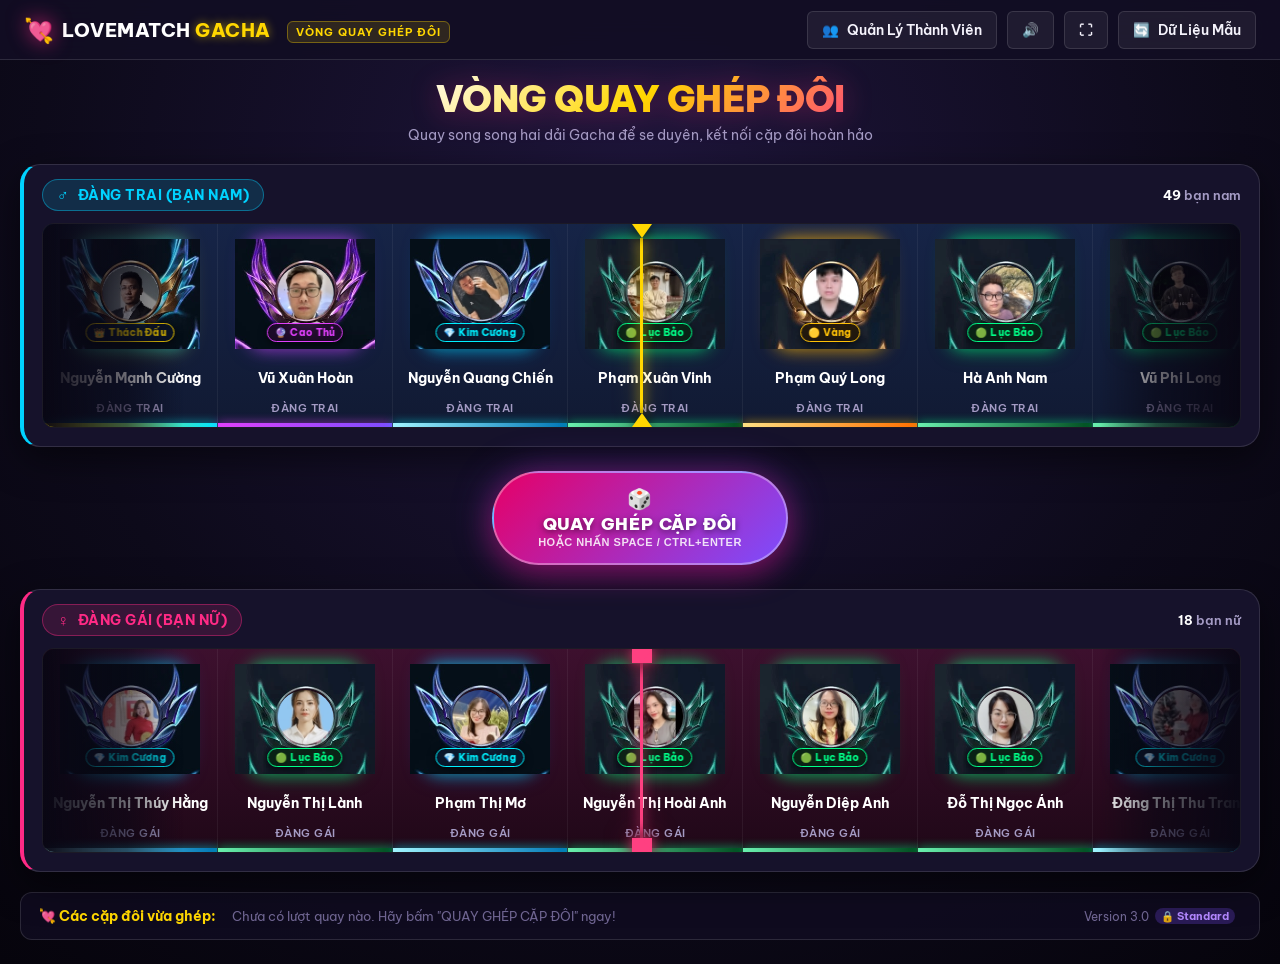
==== commit 36664351: "feat: cap nhat anh thuc te cho 18 ban nu, nang cap am thanh quay va loai bo tag rank chu trong popup" ====
--- a/index.html
+++ b/index.html
@@ -162,11 +162,6 @@
           <div class="couple-meta-info">
             <div class="couple-gender-tag male-tag">ĐÀNG TRAI</div>
             <div class="couple-name" id="revealMaleName">Nguyễn Mạnh Cường</div>
-            <div class="couple-rank-title" id="revealMaleRankTitle">
-              <span class="rank-icon" id="revealMaleRankIcon">👑</span>
-              <span class="rank-name" id="revealMaleRankText">THÁCH ĐẤU</span>
-            </div>
-            <div class="couple-rank-sub" id="revealMaleRankSub">Bậc Thách Đấu • Sếp Cường</div>
           </div>
         </div>
 
@@ -190,11 +185,6 @@
           <div class="couple-meta-info">
             <div class="couple-gender-tag female-tag">ĐÀNG GÁI</div>
             <div class="couple-name" id="revealFemaleName">Nguyễn Thị Thúy Hằng</div>
-            <div class="couple-rank-title" id="revealFemaleRankTitle">
-              <span class="rank-icon" id="revealFemaleRankIcon">💎</span>
-              <span class="rank-name" id="revealFemaleRankText">KIM CƯƠNG</span>
-            </div>
-            <div class="couple-rank-sub" id="revealFemaleRankSub">Bậc Kim Cương • Thế hệ < 95</div>
           </div>
         </div>
       </div>
--- a/style.css
+++ b/style.css
@@ -277,6 +277,29 @@
   border: 1px solid rgba(255, 255, 255, 0.08);
   overflow: hidden;
   box-shadow: inset 0 0 30px rgba(0, 0, 0, 0.85);
+  transition: border-color 0.3s ease, box-shadow 0.3s ease;
+}
+
+/* Dynamic Fast Spin State (Speed Streaks & Laser Warp) */
+.gacha-viewport.is-fast-spinning {
+  border-color: rgba(0, 210, 255, 0.6);
+  box-shadow: inset 0 0 45px rgba(0, 0, 0, 0.95), 0 0 30px rgba(0, 210, 255, 0.3);
+}
+.track-female .gacha-viewport.is-fast-spinning {
+  border-color: rgba(255, 42, 133, 0.6);
+  box-shadow: inset 0 0 45px rgba(0, 0, 0, 0.95), 0 0 30px rgba(255, 42, 133, 0.3);
+}
+
+/* Suspense Crawl State (Tense focused vignette) */
+.gacha-viewport.is-creeping-suspense {
+  border-color: rgba(255, 215, 0, 0.45);
+  box-shadow: inset 0 0 55px rgba(0, 0, 0, 0.95), 0 0 25px rgba(255, 215, 0, 0.25);
+}
+
+/* Winner Locked State */
+.gacha-viewport.has-locked-winner {
+  border-color: #ffd700;
+  box-shadow: inset 0 0 40px rgba(0, 0, 0, 0.8), 0 0 40px rgba(255, 215, 0, 0.5);
 }
 
 /* CS:GO Vignette shadow on left and right edges */
@@ -286,22 +309,31 @@
   position: absolute;
   top: 0;
   bottom: 0;
-  width: 120px;
+  width: 140px;
   z-index: 10;
   pointer-events: none;
+  transition: all 0.3s ease;
 }
 
 .gacha-viewport::before {
   left: 0;
-  background: linear-gradient(to right, rgba(9, 7, 20, 0.95) 0%, rgba(9, 7, 20, 0.6) 50%, transparent 100%);
+  background: linear-gradient(to right, rgba(9, 7, 20, 0.98) 0%, rgba(9, 7, 20, 0.6) 60%, transparent 100%);
 }
 
 .gacha-viewport::after {
   right: 0;
-  background: linear-gradient(to left, rgba(9, 7, 20, 0.95) 0%, rgba(9, 7, 20, 0.6) 50%, transparent 100%);
-}
-
-/* CS:GO Center Needle (Kim chỉ vạch trung tâm) */
+  background: linear-gradient(to left, rgba(9, 7, 20, 0.98) 0%, rgba(9, 7, 20, 0.6) 60%, transparent 100%);
+}
+
+/* Speed streak horizontal light lines */
+.gacha-viewport.is-fast-spinning::before {
+  background: linear-gradient(to right, rgba(9, 7, 20, 0.98) 0%, rgba(0, 210, 255, 0.18) 60%, transparent 100%);
+}
+.track-female .gacha-viewport.is-fast-spinning::before {
+  background: linear-gradient(to right, rgba(9, 7, 20, 0.98) 0%, rgba(255, 42, 133, 0.18) 60%, transparent 100%);
+}
+
+/* CS:GO Center Needle (Kim chỉ vạch trung tâm với cơ chế nảy vật lý) */
 .gacha-needle-container {
   position: absolute;
   top: 0;
@@ -314,13 +346,37 @@
   display: flex;
   flex-direction: column;
   align-items: center;
+  transform-origin: 50% 0%;
+  transition: filter 0.2s ease;
+}
+
+/* Needle Flick / Kickback Physics */
+.gacha-needle-container.needle-flick-left {
+  animation: needleKickLeft 0.09s cubic-bezier(0.18, 0.89, 0.32, 1.3);
+}
+
+.gacha-needle-container.needle-flick-right {
+  animation: needleKickRight 0.09s cubic-bezier(0.18, 0.89, 0.32, 1.3);
+}
+
+@keyframes needleKickLeft {
+  0% { transform: translateX(-50%) rotate(0deg); }
+  35% { transform: translateX(calc(-50% - 4px)) rotate(-4.8deg); }
+  100% { transform: translateX(-50%) rotate(0deg); }
+}
+
+@keyframes needleKickRight {
+  0% { transform: translateX(-50%) rotate(0deg); }
+  35% { transform: translateX(calc(-50% + 4px)) rotate(4.8deg); }
+  100% { transform: translateX(-50%) rotate(0deg); }
 }
 
 .needle-line {
   flex: 1;
-  width: 2.5px;
+  width: 2.8px;
   background: #ffd700;
-  box-shadow: 0 0 10px rgba(255, 215, 0, 0.8), 0 0 20px rgba(255, 215, 0, 0.4);
+  box-shadow: 0 0 12px rgba(255, 215, 0, 0.85), 0 0 24px rgba(255, 215, 0, 0.5);
+  transition: all 0.2s ease;
 }
 
 .needle-top, .needle-bottom {
@@ -328,21 +384,22 @@
   height: 0;
   border-left: 10px solid transparent;
   border-right: 10px solid transparent;
+  transition: all 0.2s ease;
 }
 
 .needle-top {
   border-top: 14px solid #ffd700;
-  filter: drop-shadow(0 2px 5px rgba(0, 0, 0, 0.8));
+  filter: drop-shadow(0 2px 6px rgba(0, 0, 0, 0.9));
 }
 
 .needle-bottom {
   border-bottom: 14px solid #ffd700;
-  filter: drop-shadow(0 -2px 5px rgba(0, 0, 0, 0.8));
+  filter: drop-shadow(0 -2px 6px rgba(0, 0, 0, 0.9));
 }
 
 .female-needle {
   background: #ff4081;
-  box-shadow: 0 0 10px rgba(255, 64, 129, 0.8), 0 0 20px rgba(255, 64, 129, 0.4);
+  box-shadow: 0 0 12px rgba(255, 64, 129, 0.85), 0 0 24px rgba(255, 64, 129, 0.5);
 }
 
 .needle-top.female-needle {
@@ -351,6 +408,28 @@
 
 .needle-bottom.female-needle {
   border-bottom-color: #ff4081;
+}
+
+/* Intense Locked-in Needle Effect when winning card lands */
+.gacha-needle-container.needle-locked .needle-line {
+  background: #ffffff;
+  box-shadow: 0 0 15px #ffd700, 0 0 35px #ffffff, 0 0 50px #00f0ff;
+  animation: needleLaserPulse 0.35s infinite alternate;
+}
+
+.gacha-needle-container.needle-locked .needle-top {
+  border-top-color: #ffffff;
+  filter: drop-shadow(0 0 12px #ffd700) drop-shadow(0 0 20px #00f0ff);
+}
+
+.gacha-needle-container.needle-locked .needle-bottom {
+  border-bottom-color: #ffffff;
+  filter: drop-shadow(0 0 12px #ffd700) drop-shadow(0 0 20px #00f0ff);
+}
+
+@keyframes needleLaserPulse {
+  0% { transform: scaleX(1); filter: brightness(1); }
+  100% { transform: scaleX(1.8); filter: brightness(1.5); }
 }
 
 /* Moving Strip of Cards */
@@ -543,9 +622,60 @@
   letter-spacing: 0.5px;
 }
 
-/* Active Highlight on Winner Card under the Needle */
-.gacha-card.is-selected {
-  filter: brightness(1.2);
+/* Active Highlight & Dramatic Lock-In on Winner Card under the Needle */
+.gacha-card.is-selected,
+.gacha-card.winner-locked-in {
+  z-index: 15 !important;
+  transform: scale(1.05);
+  box-shadow: 0 0 35px rgba(255, 215, 0, 0.75), 0 0 65px rgba(0, 240, 255, 0.45);
+  transition: transform 0.25s cubic-bezier(0.18, 0.89, 0.32, 1.28), box-shadow 0.25s ease;
+  animation: winnerCardAuraPulse 0.55s infinite alternate ease-in-out;
+}
+
+@keyframes winnerCardAuraPulse {
+  0% {
+    filter: brightness(1.2) drop-shadow(0 0 10px rgba(255, 215, 0, 0.7));
+  }
+  100% {
+    filter: brightness(1.45) drop-shadow(0 0 26px rgba(0, 240, 255, 0.95));
+  }
+}
+
+/* Winner Shockwave Ring Burst */
+.winner-shockwave-ring {
+  position: absolute;
+  top: 50%;
+  left: 50%;
+  transform: translate(-50%, -50%) scale(0);
+  width: 100%;
+  height: 100%;
+  border-radius: var(--radius-md);
+  border: 3px solid #ffd700;
+  pointer-events: none;
+  opacity: 0;
+  z-index: 25;
+}
+
+.gacha-card.winner-locked-in .winner-shockwave-ring {
+  animation: winnerShockwaveBurst 0.75s cubic-bezier(0.1, 0.8, 0.3, 1) forwards;
+}
+
+@keyframes winnerShockwaveBurst {
+  0% {
+    transform: translate(-50%, -50%) scale(0.5);
+    opacity: 1;
+    border-color: #ffffff;
+    box-shadow: 0 0 25px #ffd700, 0 0 45px #00f0ff;
+  }
+  50% {
+    opacity: 0.85;
+    border-color: #ffd700;
+  }
+  100% {
+    transform: translate(-50%, -50%) scale(1.8);
+    opacity: 0;
+    box-shadow: 0 0 50px rgba(0, 240, 255, 0);
+  }
 }
 
 /* ==========================================================================
@@ -595,9 +725,32 @@
 }
 
 .csgo-spin-btn:disabled {
-  opacity: 0.6;
-  pointer-events: none;
-  filter: grayscale(0.5);
+  opacity: 0.85;
+  cursor: not-allowed;
+  filter: none;
+}
+
+.csgo-spin-btn.is-spinning {
+  background: linear-gradient(135deg, #7c4dff 0%, #00d2ff 50%, #ff2a85 100%);
+  animation: gradientShift 1.2s linear infinite, spinBtnPulse 0.9s infinite alternate;
+  box-shadow: 0 0 35px rgba(0, 210, 255, 0.65), 0 0 60px rgba(255, 42, 133, 0.45);
+  border-color: rgba(255, 255, 255, 0.6);
+}
+
+@keyframes spinBtnPulse {
+  0% { transform: scale(0.99); }
+  100% { transform: scale(1.02); }
+}
+
+.spin-spinning-dice {
+  display: inline-block;
+  animation: spinDiceAnim 0.7s linear infinite;
+}
+
+@keyframes spinDiceAnim {
+  0% { transform: rotate(0deg) scale(1); }
+  50% { transform: rotate(180deg) scale(1.25); }
+  100% { transform: rotate(360deg) scale(1); }
 }
 
 .spin-icon {
@@ -944,63 +1097,14 @@
 
 .couple-name {
   font-family: var(--font-heading);
-  font-size: 16.5px;
+  font-size: 18.5px;
   font-weight: 800;
   color: #ffffff;
-  margin-bottom: 3px;
+  margin-top: 4px;
+  margin-bottom: 2px;
+  letter-spacing: 0.3px;
   word-break: break-word;
-}
-
-.couple-rank-title {
-  display: inline-flex;
-  align-items: center;
-  gap: 5px;
-  font-family: var(--font-heading);
-  font-size: 12px;
-  font-weight: 900;
-  letter-spacing: 0.5px;
-  padding: 2px 10px;
-  border-radius: var(--radius-full);
-  margin-bottom: 2px;
-}
-
-.rank-challenger .couple-rank-title {
-  background: rgba(255, 215, 0, 0.15);
-  border: 1px solid #ffd700;
-  color: #ffd700;
-}
-.rank-master .couple-rank-title {
-  background: rgba(224, 64, 251, 0.15);
-  border: 1px solid #e040fb;
-  color: #e040fb;
-}
-.rank-diamond .couple-rank-title {
-  background: rgba(0, 240, 255, 0.15);
-  border: 1px solid #00f0ff;
-  color: #00f0ff;
-}
-.rank-emerald .couple-rank-title {
-  background: rgba(0, 255, 136, 0.15);
-  border: 1px solid #00ff88;
-  color: #00ff88;
-}
-.rank-gold .couple-rank-title {
-  background: rgba(255, 193, 7, 0.15);
-  border: 1px solid #ffc107;
-  color: #ffc107;
-}
-.rank-iron .couple-rank-title {
-  background: rgba(141, 110, 99, 0.2);
-  border: 1px dashed #bcaaa4;
-  color: #d7ccc8;
-}
-
-.couple-rank-sub {
-  font-family: var(--font-body);
-  font-size: 11px;
-  font-weight: 600;
-  color: #b388ff;
-  margin-top: 2px;
+  text-shadow: 0 2px 8px rgba(0, 0, 0, 0.6);
 }
 
 /* In Rolling Tape: Crest Overlay */
